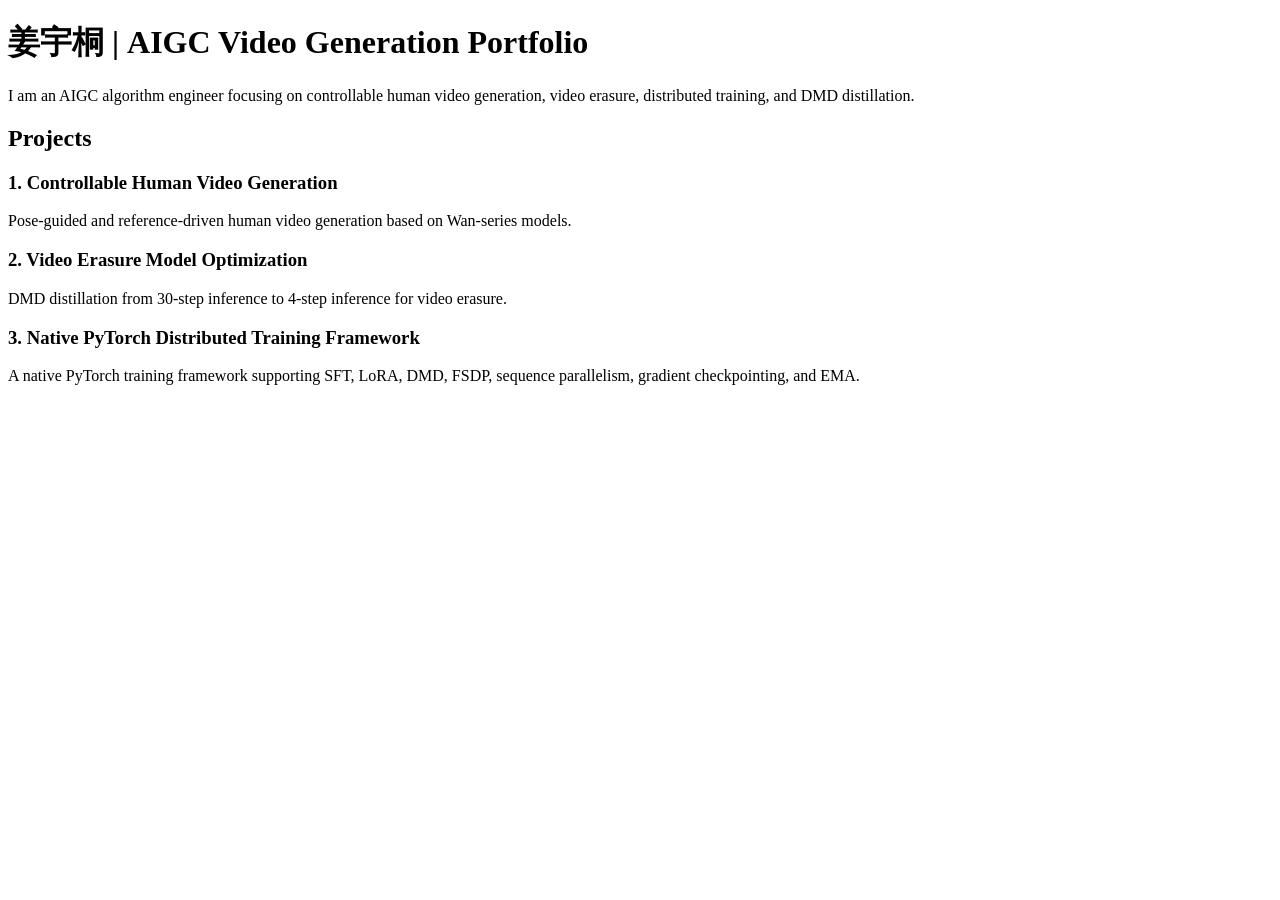
==== index.html @ 6c8fecbb "init commit" ====
<!DOCTYPE html>
<html lang="en">
<head>
  <meta charset="UTF-8">
  <title>AIGC Video Generation Portfolio</title>
</head>
<body>
  <h1>姜宇桐 | AIGC Video Generation Portfolio</h1>

  <p>
    I am an AIGC algorithm engineer focusing on controllable human video generation,
    video erasure, distributed training, and DMD distillation.
  </p>

  <h2>Projects</h2>

  <h3>1. Controllable Human Video Generation</h3>
  <p>
    Pose-guided and reference-driven human video generation based on Wan-series models.
  </p>

  <h3>2. Video Erasure Model Optimization</h3>
  <p>
    DMD distillation from 30-step inference to 4-step inference for video erasure.
  </p>

  <h3>3. Native PyTorch Distributed Training Framework</h3>
  <p>
    A native PyTorch training framework supporting SFT, LoRA, DMD, FSDP,
    sequence parallelism, gradient checkpointing, and EMA.
  </p>
</body>
</html>
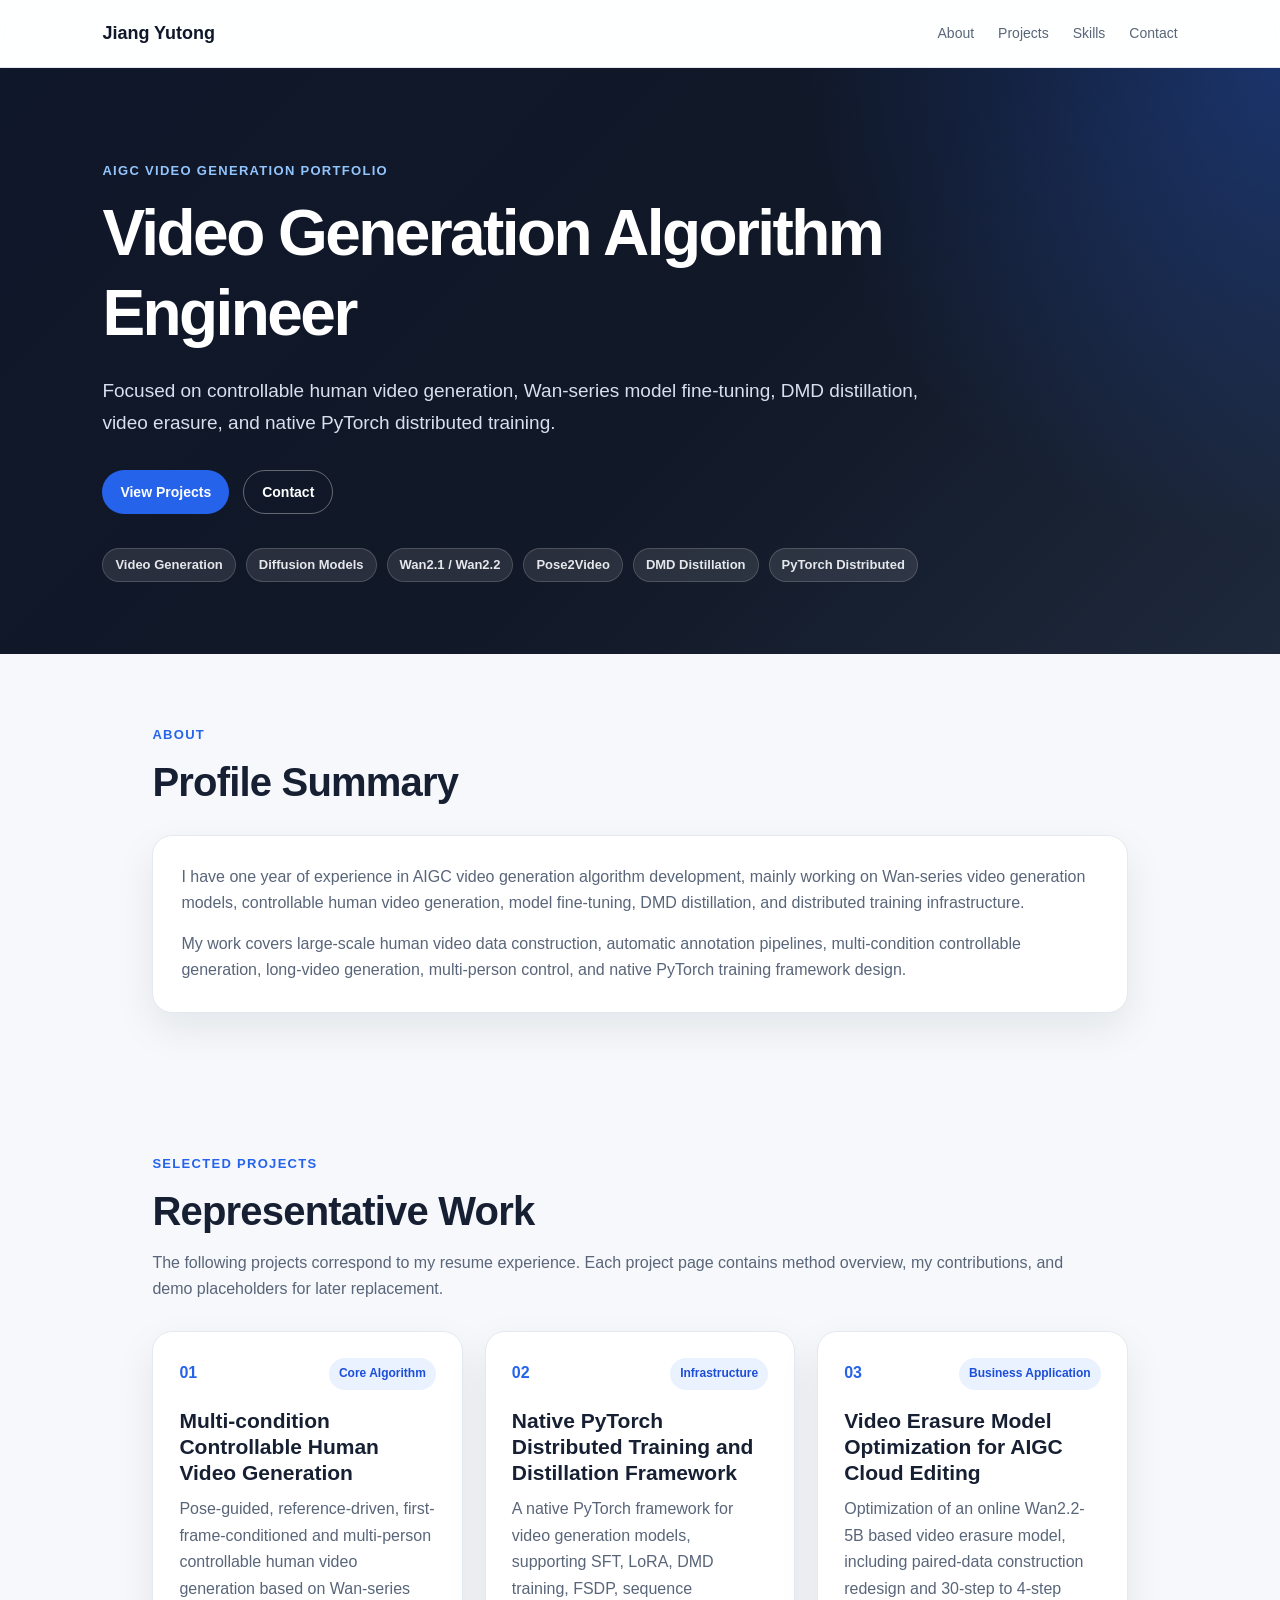
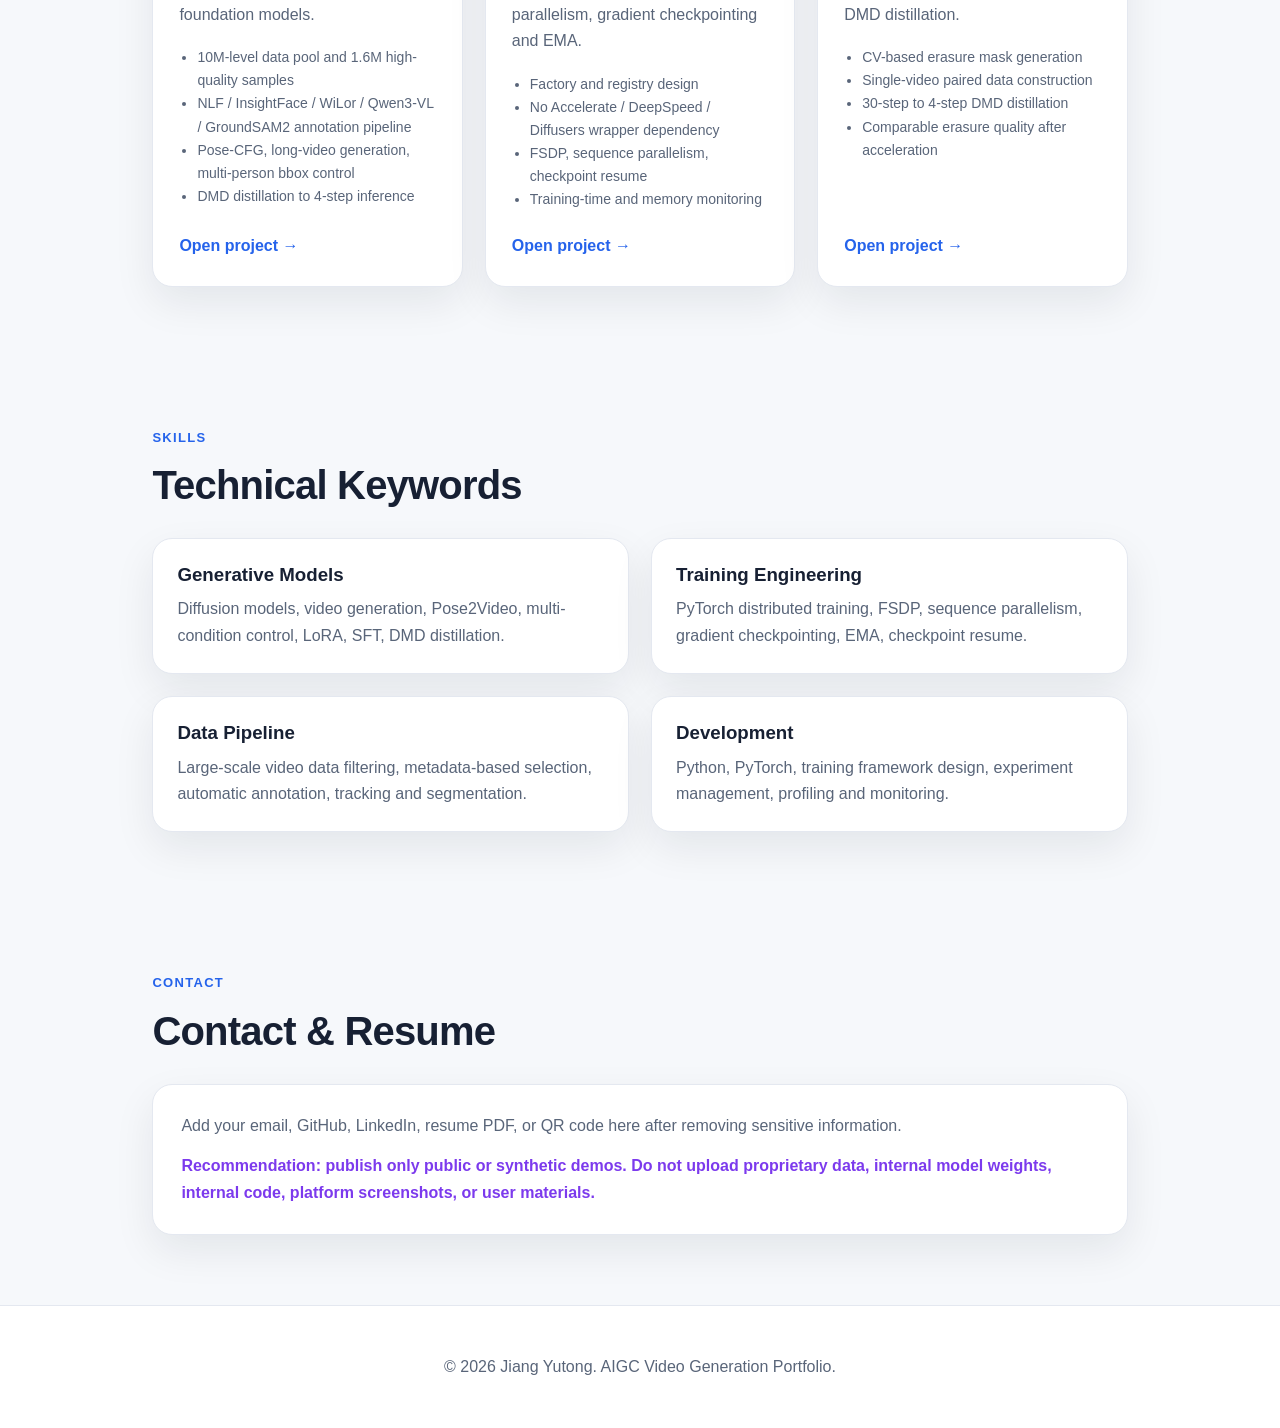
==== commit 38badb79: "fix: update README.md and add project pages" ====
--- a/index.html
+++ b/index.html
@@ -1,33 +1,187 @@
 <!DOCTYPE html>
 <html lang="en">
 <head>
-  <meta charset="UTF-8">
-  <title>AIGC Video Generation Portfolio</title>
+  <meta charset="UTF-8" />
+  <meta name="viewport" content="width=device-width, initial-scale=1.0" />
+
+  <title>Jiang Yutong | AIGC Video Generation Portfolio</title>
+  <meta name="description" content="AIGC video generation portfolio: controllable human video generation, native PyTorch distributed training framework, and video erasure optimization." />
+  <link rel="stylesheet" href="style.css" />
 </head>
+
 <body>
-  <h1>姜宇桐 | AIGC Video Generation Portfolio</h1>
+  <nav class="navbar">
+    <a class="brand" href="index.html">Jiang Yutong</a>
+    <div class="nav-links">
+      <a href="index.html#about">About</a>
+      <a href="index.html#projects">Projects</a>
+      <a href="index.html#skills">Skills</a>
+      <a href="index.html#contact">Contact</a>
+    </div>
+  </nav>
 
-  <p>
-    I am an AIGC algorithm engineer focusing on controllable human video generation,
-    video erasure, distributed training, and DMD distillation.
-  </p>
+  <header class="hero">
+    <div class="hero-inner">
+      <p class="eyebrow">AIGC Video Generation Portfolio</p>
+      <h1>Video Generation Algorithm Engineer</h1>
+      <p class="hero-desc">
+        Focused on controllable human video generation, Wan-series model fine-tuning,
+        DMD distillation, video erasure, and native PyTorch distributed training.
+      </p>
 
-  <h2>Projects</h2>
+      <div class="hero-actions">
+        <a class="btn primary" href="#projects">View Projects</a>
+        <a class="btn secondary" href="#contact">Contact</a>
+      </div>
 
-  <h3>1. Controllable Human Video Generation</h3>
-  <p>
-    Pose-guided and reference-driven human video generation based on Wan-series models.
-  </p>
+      <div class="quick-tags">
+        <span>Video Generation</span>
+        <span>Diffusion Models</span>
+        <span>Wan2.1 / Wan2.2</span>
+        <span>Pose2Video</span>
+        <span>DMD Distillation</span>
+        <span>PyTorch Distributed</span>
+      </div>
+    </div>
+  </header>
 
-  <h3>2. Video Erasure Model Optimization</h3>
-  <p>
-    DMD distillation from 30-step inference to 4-step inference for video erasure.
-  </p>
+  <main>
+    <section class="section" id="about">
+      <div class="section-head">
+        <p class="eyebrow">About</p>
+        <h2>Profile Summary</h2>
+      </div>
 
-  <h3>3. Native PyTorch Distributed Training Framework</h3>
-  <p>
-    A native PyTorch training framework supporting SFT, LoRA, DMD, FSDP,
-    sequence parallelism, gradient checkpointing, and EMA.
-  </p>
+      <div class="about-card">
+        <p>
+          I have one year of experience in AIGC video generation algorithm development,
+          mainly working on Wan-series video generation models, controllable human video generation,
+          model fine-tuning, DMD distillation, and distributed training infrastructure.
+        </p>
+        <p>
+          My work covers large-scale human video data construction, automatic annotation pipelines,
+          multi-condition controllable generation, long-video generation, multi-person control,
+          and native PyTorch training framework design.
+        </p>
+      </div>
+    </section>
+
+    <section class="section" id="projects">
+      <div class="section-head">
+        <p class="eyebrow">Selected Projects</p>
+        <h2>Representative Work</h2>
+        <p class="section-desc">
+          The following projects correspond to my resume experience. Each project page contains
+          method overview, my contributions, and demo placeholders for later replacement.
+        </p>
+      </div>
+
+      <div class="project-grid">
+        <article class="project-card">
+          <div class="card-top">
+            <span class="index">01</span>
+            <span class="badge">Core Algorithm</span>
+          </div>
+          <h3>Multi-condition Controllable Human Video Generation</h3>
+          <p>
+            Pose-guided, reference-driven, first-frame-conditioned and multi-person controllable
+            human video generation based on Wan-series foundation models.
+          </p>
+          <ul>
+            <li>10M-level data pool and 1.6M high-quality samples</li>
+            <li>NLF / InsightFace / WiLor / Qwen3-VL / GroundSAM2 annotation pipeline</li>
+            <li>Pose-CFG, long-video generation, multi-person bbox control</li>
+            <li>DMD distillation to 4-step inference</li>
+          </ul>
+          <a class="text-link" href="projects/human-video.html">Open project →</a>
+        </article>
+
+        <article class="project-card">
+          <div class="card-top">
+            <span class="index">02</span>
+            <span class="badge">Infrastructure</span>
+          </div>
+          <h3>Native PyTorch Distributed Training and Distillation Framework</h3>
+          <p>
+            A native PyTorch framework for video generation models, supporting SFT, LoRA,
+            DMD training, FSDP, sequence parallelism, gradient checkpointing and EMA.
+          </p>
+          <ul>
+            <li>Factory and registry design</li>
+            <li>No Accelerate / DeepSpeed / Diffusers wrapper dependency</li>
+            <li>FSDP, sequence parallelism, checkpoint resume</li>
+            <li>Training-time and memory monitoring</li>
+          </ul>
+          <a class="text-link" href="projects/training-framework.html">Open project →</a>
+        </article>
+
+        <article class="project-card">
+          <div class="card-top">
+            <span class="index">03</span>
+            <span class="badge">Business Application</span>
+          </div>
+          <h3>Video Erasure Model Optimization for AIGC Cloud Editing</h3>
+          <p>
+            Optimization of an online Wan2.2-5B based video erasure model, including paired-data
+            construction redesign and 30-step to 4-step DMD distillation.
+          </p>
+          <ul>
+            <li>CV-based erasure mask generation</li>
+            <li>Single-video paired data construction</li>
+            <li>30-step to 4-step DMD distillation</li>
+            <li>Comparable erasure quality after acceleration</li>
+          </ul>
+          <a class="text-link" href="projects/video-erasure.html">Open project →</a>
+        </article>
+      </div>
+    </section>
+
+    <section class="section" id="skills">
+      <div class="section-head">
+        <p class="eyebrow">Skills</p>
+        <h2>Technical Keywords</h2>
+      </div>
+
+      <div class="skill-grid">
+        <div>
+          <h3>Generative Models</h3>
+          <p>Diffusion models, video generation, Pose2Video, multi-condition control, LoRA, SFT, DMD distillation.</p>
+        </div>
+        <div>
+          <h3>Training Engineering</h3>
+          <p>PyTorch distributed training, FSDP, sequence parallelism, gradient checkpointing, EMA, checkpoint resume.</p>
+        </div>
+        <div>
+          <h3>Data Pipeline</h3>
+          <p>Large-scale video data filtering, metadata-based selection, automatic annotation, tracking and segmentation.</p>
+        </div>
+        <div>
+          <h3>Development</h3>
+          <p>Python, PyTorch, training framework design, experiment management, profiling and monitoring.</p>
+        </div>
+      </div>
+    </section>
+
+    <section class="section contact-section" id="contact">
+      <div class="section-head">
+        <p class="eyebrow">Contact</p>
+        <h2>Contact & Resume</h2>
+      </div>
+
+      <div class="contact-card">
+        <p>
+          Add your email, GitHub, LinkedIn, resume PDF, or QR code here after removing sensitive information.
+        </p>
+        <p class="note">
+          Recommendation: publish only public or synthetic demos. Do not upload proprietary data,
+          internal model weights, internal code, platform screenshots, or user materials.
+        </p>
+      </div>
+    </section>
+  </main>
+
+  <footer class="footer">
+    <p>© 2026 Jiang Yutong. AIGC Video Generation Portfolio.</p>
+  </footer>
 </body>
 </html>
--- a/style.css
+++ b/style.css
@@ -0,0 +1,527 @@
+* {
+  box-sizing: border-box;
+}
+
+:root {
+  --bg: #f6f8fb;
+  --panel: #ffffff;
+  --text: #172033;
+  --muted: #596579;
+  --line: #e4e8f0;
+  --primary: #2563eb;
+  --primary-dark: #1d4ed8;
+  --dark: #0f172a;
+  --soft-blue: #eaf2ff;
+  --shadow: 0 16px 40px rgba(15, 23, 42, 0.08);
+  --radius: 20px;
+}
+
+html {
+  scroll-behavior: smooth;
+}
+
+body {
+  margin: 0;
+  font-family: Arial, Helvetica, sans-serif;
+  background: var(--bg);
+  color: var(--text);
+  line-height: 1.65;
+}
+
+a {
+  color: inherit;
+  text-decoration: none;
+}
+
+.navbar {
+  position: sticky;
+  top: 0;
+  z-index: 20;
+  height: 68px;
+  padding: 0 8%;
+  display: flex;
+  align-items: center;
+  justify-content: space-between;
+  background: rgba(255, 255, 255, 0.88);
+  backdrop-filter: blur(16px);
+  border-bottom: 1px solid var(--line);
+}
+
+.brand {
+  font-size: 18px;
+  font-weight: 800;
+  color: var(--dark);
+}
+
+.nav-links {
+  display: flex;
+  gap: 24px;
+  color: var(--muted);
+  font-size: 14px;
+}
+
+.nav-links a:hover {
+  color: var(--primary);
+}
+
+.hero {
+  padding: 92px 8% 72px;
+  background:
+    radial-gradient(circle at top right, rgba(37, 99, 235, 0.32), transparent 34%),
+    linear-gradient(135deg, #0f172a, #111827 55%, #1e293b);
+  color: white;
+}
+
+.hero-inner {
+  max-width: 1120px;
+  margin: 0 auto;
+}
+
+.eyebrow {
+  margin: 0 0 12px;
+  color: var(--primary);
+  font-size: 13px;
+  font-weight: 800;
+  letter-spacing: 0.1em;
+  text-transform: uppercase;
+}
+
+.hero .eyebrow {
+  color: #93c5fd;
+}
+
+h1, h2, h3, h4 {
+  line-height: 1.25;
+}
+
+.hero h1 {
+  margin: 0;
+  max-width: 880px;
+  font-size: clamp(38px, 6vw, 64px);
+  letter-spacing: -0.04em;
+}
+
+.hero-desc {
+  max-width: 860px;
+  margin: 22px 0 0;
+  font-size: 19px;
+  color: #d8e0ee;
+}
+
+.hero-actions {
+  display: flex;
+  gap: 14px;
+  flex-wrap: wrap;
+  margin-top: 32px;
+}
+
+.btn {
+  display: inline-flex;
+  align-items: center;
+  justify-content: center;
+  height: 44px;
+  padding: 0 18px;
+  border-radius: 999px;
+  font-weight: 700;
+  font-size: 14px;
+}
+
+.btn.primary {
+  color: white;
+  background: var(--primary);
+}
+
+.btn.primary:hover {
+  background: var(--primary-dark);
+}
+
+.btn.secondary {
+  color: white;
+  border: 1px solid rgba(255, 255, 255, 0.35);
+}
+
+.btn.secondary:hover {
+  background: rgba(255, 255, 255, 0.12);
+}
+
+.quick-tags {
+  display: flex;
+  flex-wrap: wrap;
+  gap: 10px;
+  margin-top: 34px;
+}
+
+.quick-tags span,
+.tag-list span {
+  display: inline-flex;
+  align-items: center;
+  min-height: 30px;
+  padding: 5px 12px;
+  border-radius: 999px;
+  font-size: 13px;
+  font-weight: 700;
+}
+
+.quick-tags span {
+  background: rgba(255, 255, 255, 0.1);
+  color: #e5e7eb;
+  border: 1px solid rgba(255, 255, 255, 0.16);
+}
+
+.section {
+  max-width: 1180px;
+  margin: 0 auto;
+  padding: 70px 8%;
+}
+
+.section.wide {
+  max-width: 1320px;
+}
+
+.section-head {
+  margin-bottom: 28px;
+}
+
+.section h2 {
+  margin: 0;
+  font-size: clamp(28px, 4vw, 40px);
+  letter-spacing: -0.02em;
+}
+
+.section-desc {
+  max-width: 920px;
+  margin-top: 14px;
+  color: var(--muted);
+  font-size: 16px;
+}
+
+.about-card,
+.contact-card,
+.info-panel,
+.figure-panel,
+.demo-card,
+.code-panel,
+.project-card,
+.skill-grid > div {
+  background: var(--panel);
+  border: 1px solid var(--line);
+  border-radius: var(--radius);
+  box-shadow: var(--shadow);
+}
+
+.about-card,
+.contact-card {
+  padding: 28px;
+}
+
+.about-card p,
+.contact-card p {
+  margin: 0 0 14px;
+  color: var(--muted);
+}
+
+.about-card p:last-child,
+.contact-card p:last-child {
+  margin-bottom: 0;
+}
+
+.project-grid {
+  display: grid;
+  grid-template-columns: repeat(3, 1fr);
+  gap: 22px;
+}
+
+.project-card {
+  padding: 26px;
+  display: flex;
+  flex-direction: column;
+}
+
+.card-top {
+  display: flex;
+  justify-content: space-between;
+  align-items: center;
+  gap: 12px;
+}
+
+.index {
+  color: var(--primary);
+  font-weight: 900;
+}
+
+.badge {
+  display: inline-flex;
+  padding: 6px 10px;
+  border-radius: 999px;
+  background: var(--soft-blue);
+  color: var(--primary-dark);
+  font-size: 12px;
+  font-weight: 800;
+}
+
+.project-card h3 {
+  margin: 18px 0 10px;
+  font-size: 21px;
+}
+
+.project-card p {
+  margin: 0;
+  color: var(--muted);
+}
+
+.project-card ul {
+  padding-left: 18px;
+  margin: 18px 0 22px;
+  color: var(--muted);
+  font-size: 14px;
+}
+
+.text-link {
+  margin-top: auto;
+  color: var(--primary);
+  font-weight: 800;
+}
+
+.text-link:hover {
+  color: var(--primary-dark);
+}
+
+.skill-grid {
+  display: grid;
+  grid-template-columns: repeat(2, 1fr);
+  gap: 22px;
+}
+
+.skill-grid > div {
+  padding: 24px;
+}
+
+.skill-grid h3 {
+  margin: 0 0 10px;
+}
+
+.skill-grid p {
+  margin: 0;
+  color: var(--muted);
+}
+
+.note {
+  color: #7c3aed !important;
+  font-weight: 700;
+}
+
+.footer {
+  padding: 32px 8%;
+  text-align: center;
+  color: var(--muted);
+  border-top: 1px solid var(--line);
+  background: #fff;
+}
+
+/* Project pages */
+.project-hero {
+  padding: 70px 8% 56px;
+  background:
+    radial-gradient(circle at top right, rgba(37, 99, 235, 0.24), transparent 34%),
+    linear-gradient(135deg, #0f172a, #1e293b);
+  color: white;
+}
+
+.project-hero-inner {
+  max-width: 1180px;
+  margin: 0 auto;
+}
+
+.breadcrumb {
+  color: #cbd5e1;
+  font-size: 14px;
+  margin-bottom: 24px;
+}
+
+.breadcrumb a {
+  color: #93c5fd;
+}
+
+.project-hero h1 {
+  max-width: 920px;
+  margin: 0;
+  font-size: clamp(36px, 5vw, 58px);
+  letter-spacing: -0.04em;
+}
+
+.project-hero p {
+  max-width: 950px;
+  color: #dbeafe;
+  font-size: 18px;
+}
+
+.tag-list {
+  margin-top: 26px;
+  display: flex;
+  flex-wrap: wrap;
+  gap: 10px;
+}
+
+.tag-list span {
+  background: #eff6ff;
+  color: #1d4ed8;
+}
+
+.two-col {
+  display: grid;
+  grid-template-columns: 1fr 1fr;
+  gap: 24px;
+}
+
+.info-panel {
+  padding: 26px;
+}
+
+.info-panel h3,
+.figure-panel h3,
+.demo-card h3,
+.code-panel h3 {
+  margin: 0 0 12px;
+}
+
+.info-panel p,
+.figure-panel p,
+.demo-card p {
+  margin: 0;
+  color: var(--muted);
+}
+
+.info-panel ul {
+  margin: 12px 0 0;
+  padding-left: 18px;
+  color: var(--muted);
+}
+
+.timeline {
+  display: grid;
+  gap: 16px;
+}
+
+.timeline-item {
+  position: relative;
+  padding: 22px 24px;
+  border-radius: 18px;
+  border: 1px solid var(--line);
+  background: white;
+  box-shadow: var(--shadow);
+}
+
+.timeline-item h3 {
+  margin: 0 0 8px;
+  font-size: 18px;
+}
+
+.timeline-item p {
+  margin: 0;
+  color: var(--muted);
+}
+
+.figure-panel,
+.code-panel {
+  padding: 24px;
+}
+
+.figure-placeholder,
+.video-placeholder {
+  min-height: 240px;
+  border-radius: 16px;
+  border: 2px dashed #cbd5e1;
+  background: #f8fafc;
+  display: flex;
+  align-items: center;
+  justify-content: center;
+  color: #64748b;
+  text-align: center;
+  padding: 24px;
+  font-weight: 800;
+}
+
+.demo-grid {
+  display: grid;
+  grid-template-columns: repeat(2, 1fr);
+  gap: 22px;
+}
+
+.demo-grid.three {
+  grid-template-columns: repeat(3, 1fr);
+}
+
+.demo-card {
+  padding: 22px;
+}
+
+.demo-card video {
+  width: 100%;
+  border-radius: 16px;
+  background: #0f172a;
+}
+
+.demo-placeholder-note {
+  margin-top: 12px !important;
+  font-size: 14px;
+}
+
+pre {
+  margin: 0;
+  overflow-x: auto;
+  white-space: pre-wrap;
+  word-break: break-word;
+  font-family: Consolas, Monaco, monospace;
+  font-size: 14px;
+  color: #334155;
+}
+
+.table {
+  width: 100%;
+  border-collapse: collapse;
+  overflow: hidden;
+  border-radius: 16px;
+}
+
+.table th,
+.table td {
+  padding: 14px 16px;
+  border-bottom: 1px solid var(--line);
+  text-align: left;
+  vertical-align: top;
+}
+
+.table th {
+  background: #f1f5f9;
+  color: #334155;
+}
+
+.table td {
+  color: var(--muted);
+  background: white;
+}
+
+@media (max-width: 980px) {
+  .project-grid,
+  .skill-grid,
+  .two-col,
+  .demo-grid,
+  .demo-grid.three {
+    grid-template-columns: 1fr;
+  }
+
+  .nav-links {
+    display: none;
+  }
+
+  .section {
+    padding: 52px 6%;
+  }
+
+  .navbar,
+  .hero,
+  .project-hero {
+    padding-left: 6%;
+    padding-right: 6%;
+  }
+}
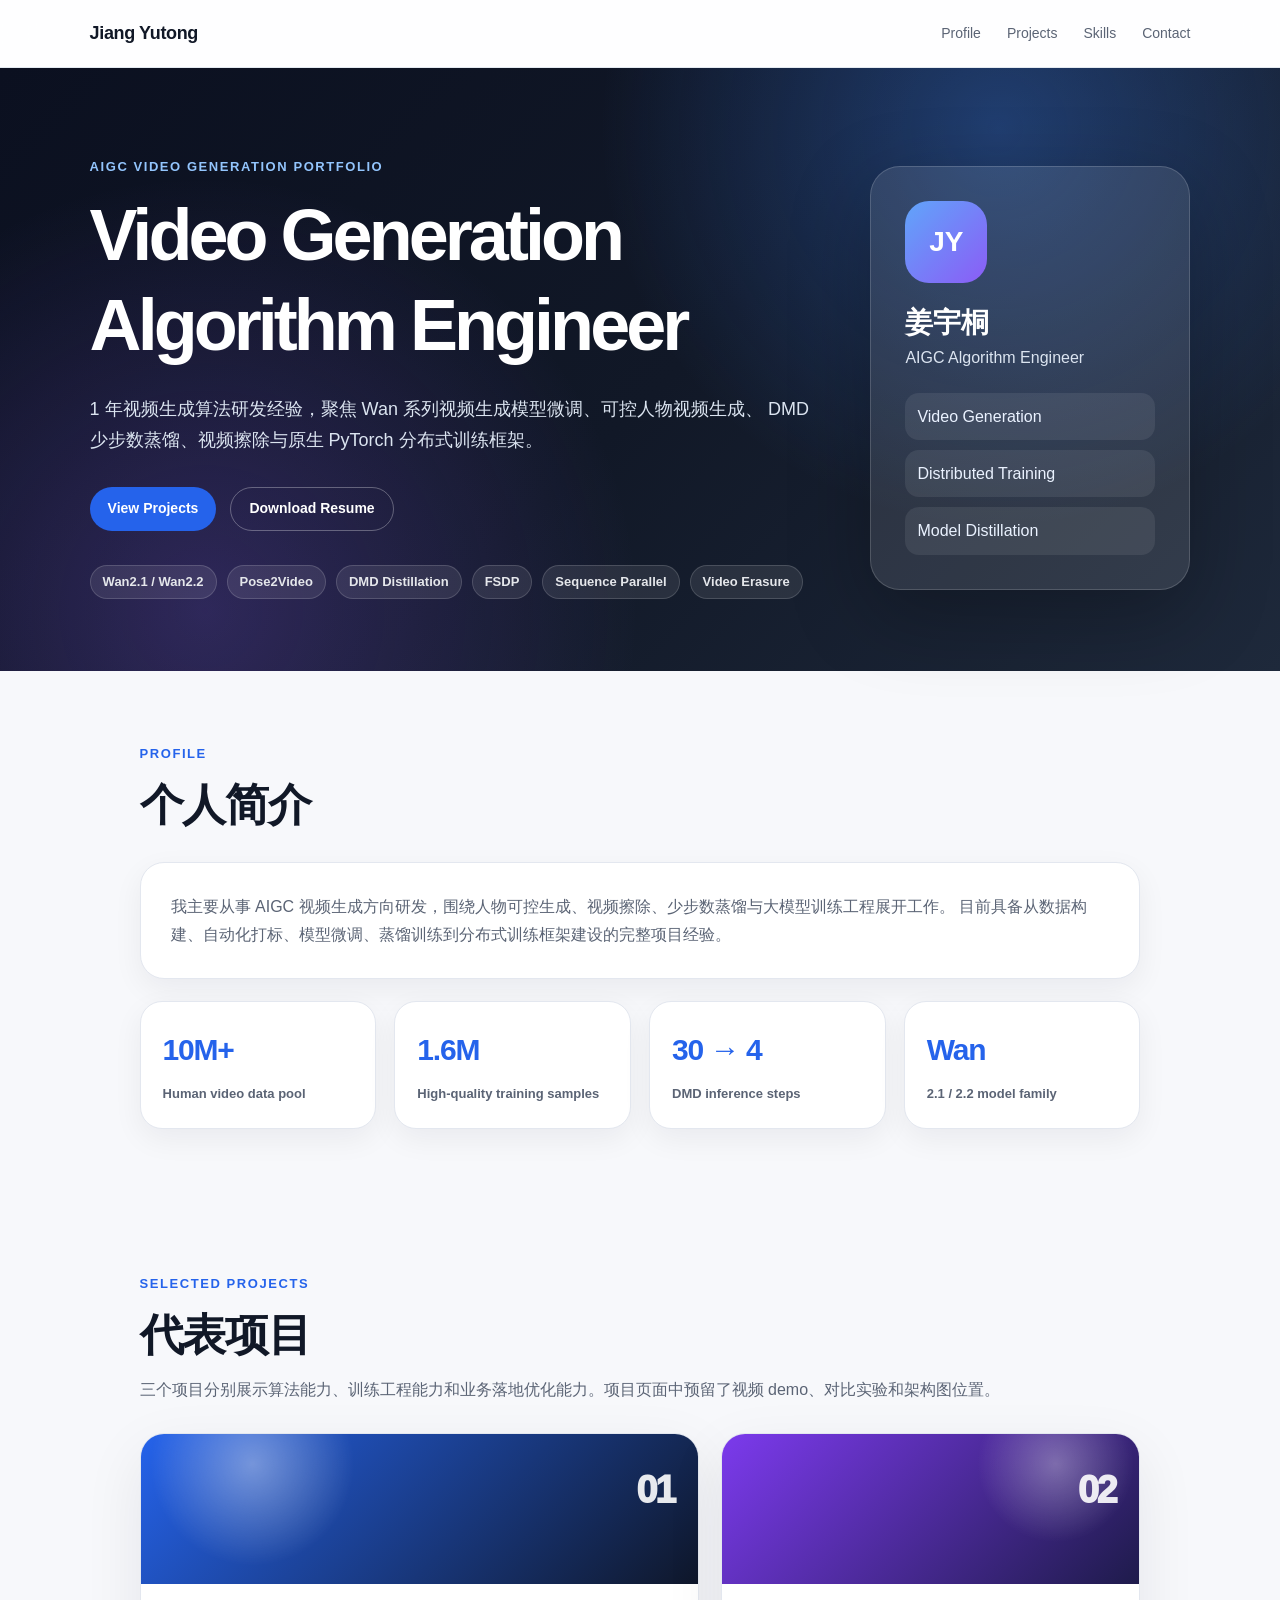
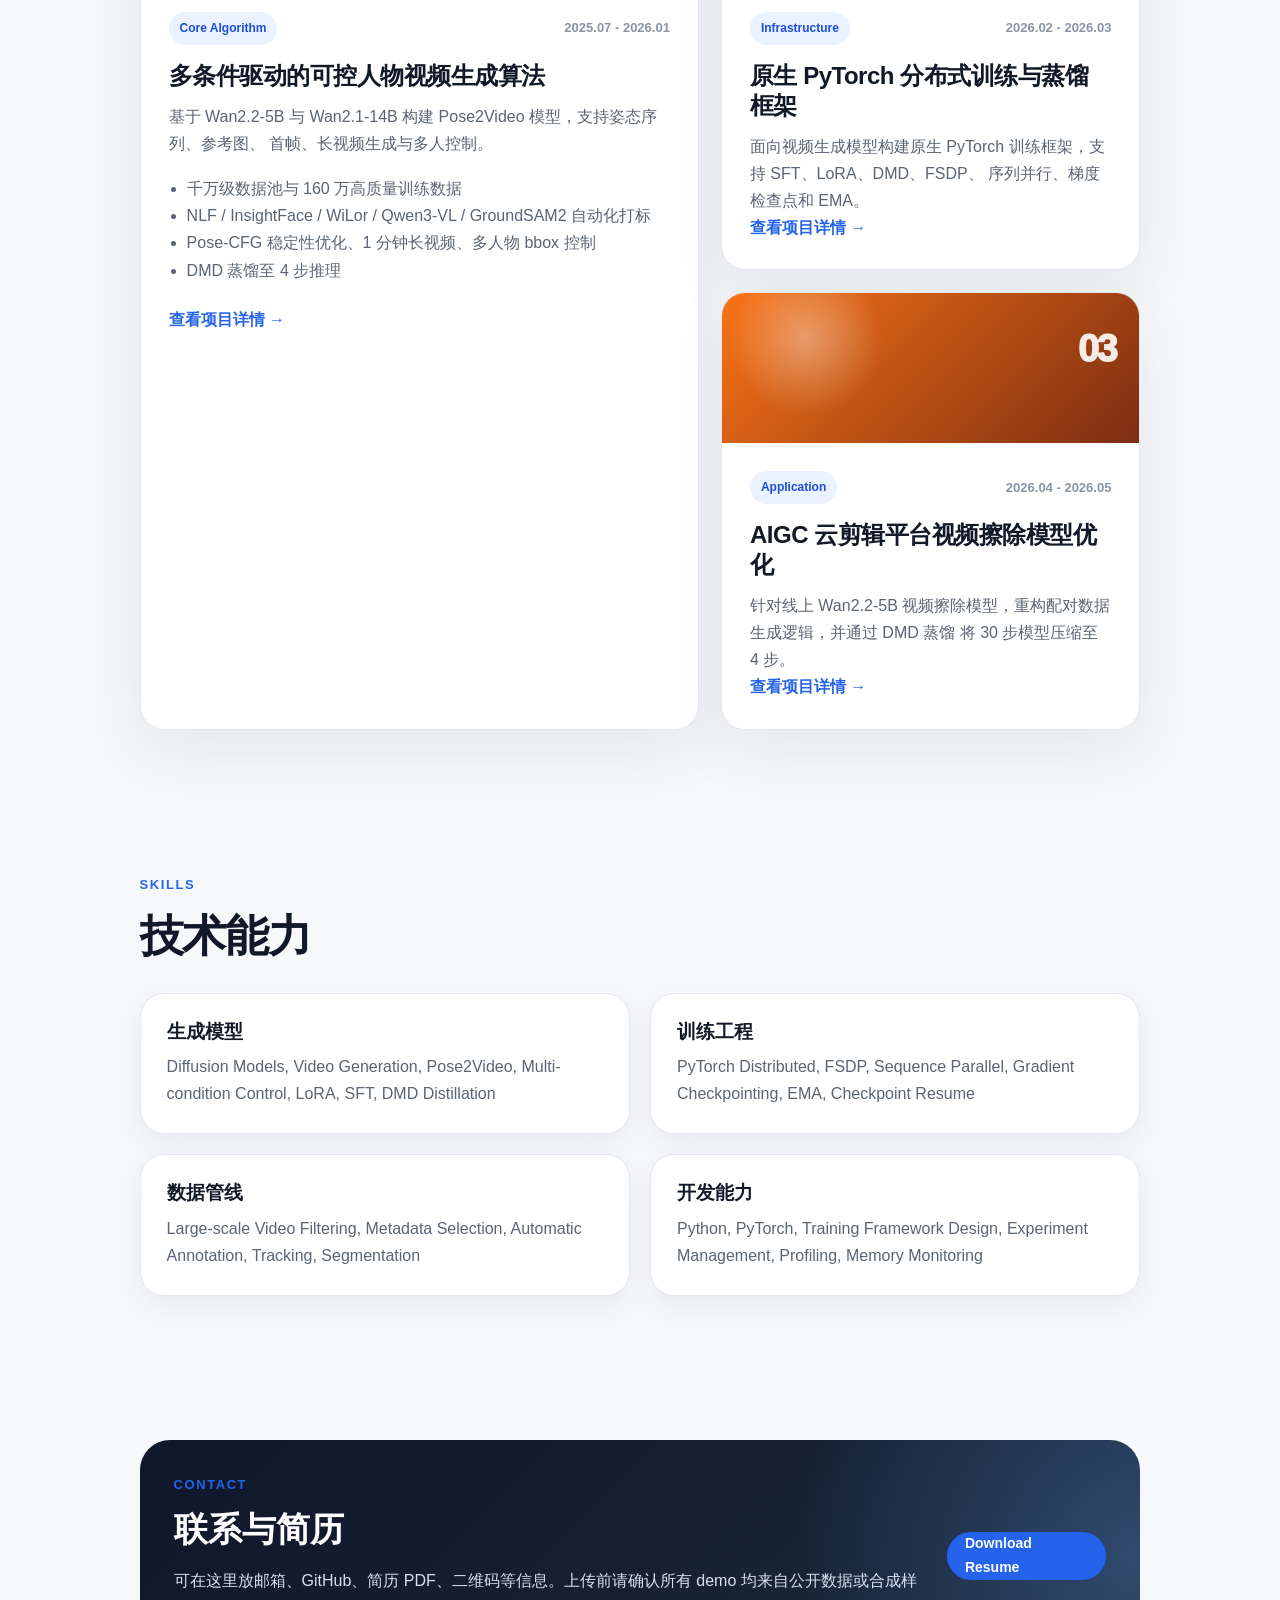
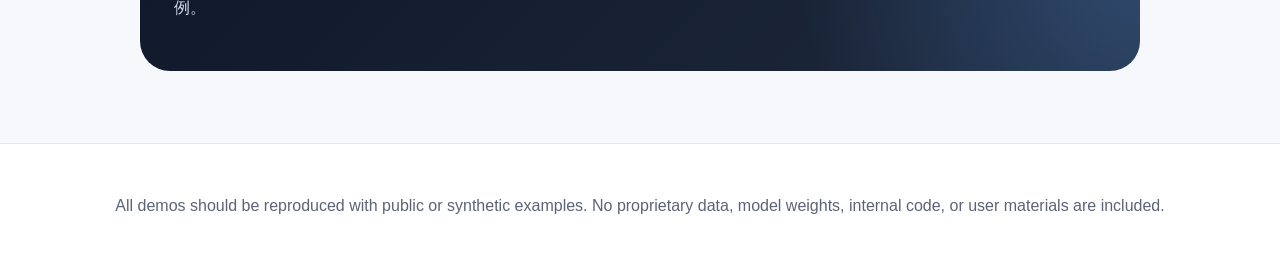
==== commit 5b28f831: "fix: version v0.2" ====
--- a/index.html
+++ b/index.html
@@ -1,11 +1,11 @@
 <!DOCTYPE html>
-<html lang="en">
+<html lang="zh-CN">
 <head>
   <meta charset="UTF-8" />
   <meta name="viewport" content="width=device-width, initial-scale=1.0" />
 
   <title>Jiang Yutong | AIGC Video Generation Portfolio</title>
-  <meta name="description" content="AIGC video generation portfolio: controllable human video generation, native PyTorch distributed training framework, and video erasure optimization." />
+  <meta name="description" content="AIGC video generation portfolio: controllable human video generation, DMD distillation, native PyTorch distributed training framework, and video erasure optimization." />
   <link rel="stylesheet" href="style.css" />
 </head>
 
@@ -13,175 +13,203 @@
   <nav class="navbar">
     <a class="brand" href="index.html">Jiang Yutong</a>
     <div class="nav-links">
-      <a href="index.html#about">About</a>
-      <a href="index.html#projects">Projects</a>
-      <a href="index.html#skills">Skills</a>
-      <a href="index.html#contact">Contact</a>
+      <a href="#profile">Profile</a>
+      <a href="#projects">Projects</a>
+      <a href="#skills">Skills</a>
+      <a href="#contact">Contact</a>
     </div>
   </nav>
 
   <header class="hero">
-    <div class="hero-inner">
-      <p class="eyebrow">AIGC Video Generation Portfolio</p>
-      <h1>Video Generation Algorithm Engineer</h1>
-      <p class="hero-desc">
-        Focused on controllable human video generation, Wan-series model fine-tuning,
-        DMD distillation, video erasure, and native PyTorch distributed training.
-      </p>
-
-      <div class="hero-actions">
-        <a class="btn primary" href="#projects">View Projects</a>
-        <a class="btn secondary" href="#contact">Contact</a>
-      </div>
-
-      <div class="quick-tags">
-        <span>Video Generation</span>
-        <span>Diffusion Models</span>
-        <span>Wan2.1 / Wan2.2</span>
-        <span>Pose2Video</span>
-        <span>DMD Distillation</span>
-        <span>PyTorch Distributed</span>
+    <div class="hero-grid">
+      <div class="hero-left">
+        <p class="eyebrow">AIGC Video Generation Portfolio</p>
+        <h1>Video Generation<br/>Algorithm Engineer</h1>
+        <p class="hero-desc">
+          1 年视频生成算法研发经验，聚焦 Wan 系列视频生成模型微调、可控人物视频生成、
+          DMD 少步数蒸馏、视频擦除与原生 PyTorch 分布式训练框架。
+        </p>
+
+        <div class="hero-actions">
+          <a class="btn primary" href="#projects">View Projects</a>
+          <a class="btn secondary" href="assets/resume/resume.pdf">Download Resume</a>
+        </div>
+
+        <div class="quick-tags">
+          <span>Wan2.1 / Wan2.2</span>
+          <span>Pose2Video</span>
+          <span>DMD Distillation</span>
+          <span>FSDP</span>
+          <span>Sequence Parallel</span>
+          <span>Video Erasure</span>
+        </div>
+      </div>
+
+      <div class="hero-right">
+        <div class="profile-card">
+          <div class="avatar">JY</div>
+          <h2>姜宇桐</h2>
+          <p>AIGC Algorithm Engineer</p>
+          <div class="profile-meta">
+            <span>Video Generation</span>
+            <span>Distributed Training</span>
+            <span>Model Distillation</span>
+          </div>
+        </div>
       </div>
     </div>
   </header>
 
   <main>
-    <section class="section" id="about">
-      <div class="section-head">
-        <p class="eyebrow">About</p>
-        <h2>Profile Summary</h2>
-      </div>
-
-      <div class="about-card">
+    <section class="section" id="profile">
+      <div class="section-title">
+        <p class="eyebrow">Profile</p>
+        <h2>个人简介</h2>
+      </div>
+
+      <div class="profile-summary">
         <p>
-          I have one year of experience in AIGC video generation algorithm development,
-          mainly working on Wan-series video generation models, controllable human video generation,
-          model fine-tuning, DMD distillation, and distributed training infrastructure.
+          我主要从事 AIGC 视频生成方向研发，围绕人物可控生成、视频擦除、少步数蒸馏与大模型训练工程展开工作。
+          目前具备从数据构建、自动化打标、模型微调、蒸馏训练到分布式训练框架建设的完整项目经验。
         </p>
-        <p>
-          My work covers large-scale human video data construction, automatic annotation pipelines,
-          multi-condition controllable generation, long-video generation, multi-person control,
-          and native PyTorch training framework design.
+      </div>
+
+      <div class="metric-row">
+        <div class="metric-card">
+          <strong>10M+</strong>
+          <span>Human video data pool</span>
+        </div>
+        <div class="metric-card">
+          <strong>1.6M</strong>
+          <span>High-quality training samples</span>
+        </div>
+        <div class="metric-card">
+          <strong>30 → 4</strong>
+          <span>DMD inference steps</span>
+        </div>
+        <div class="metric-card">
+          <strong>Wan</strong>
+          <span>2.1 / 2.2 model family</span>
+        </div>
+      </div>
+    </section>
+
+    <section class="section" id="projects">
+      <div class="section-title">
+        <p class="eyebrow">Selected Projects</p>
+        <h2>代表项目</h2>
+        <p class="section-desc">
+          三个项目分别展示算法能力、训练工程能力和业务落地优化能力。项目页面中预留了视频 demo、对比实验和架构图位置。
         </p>
       </div>
-    </section>
-
-    <section class="section" id="projects">
-      <div class="section-head">
-        <p class="eyebrow">Selected Projects</p>
-        <h2>Representative Work</h2>
-        <p class="section-desc">
-          The following projects correspond to my resume experience. Each project page contains
-          method overview, my contributions, and demo placeholders for later replacement.
-        </p>
-      </div>
-
-      <div class="project-grid">
-        <article class="project-card">
-          <div class="card-top">
-            <span class="index">01</span>
-            <span class="badge">Core Algorithm</span>
-          </div>
-          <h3>Multi-condition Controllable Human Video Generation</h3>
+
+      <div class="portfolio-grid">
+        <article class="portfolio-card featured">
+          <div class="project-cover gradient-blue">
+            <span>01</span>
+          </div>
+          <div class="portfolio-body">
+            <div class="card-heading">
+              <span class="badge">Core Algorithm</span>
+              <span class="date">2025.07 - 2026.01</span>
+            </div>
+            <h3>多条件驱动的可控人物视频生成算法</h3>
+            <p>
+              基于 Wan2.2-5B 与 Wan2.1-14B 构建 Pose2Video 模型，支持姿态序列、参考图、
+              首帧、长视频生成与多人控制。
+            </p>
+            <ul>
+              <li>千万级数据池与 160 万高质量训练数据</li>
+              <li>NLF / InsightFace / WiLor / Qwen3-VL / GroundSAM2 自动化打标</li>
+              <li>Pose-CFG 稳定性优化、1 分钟长视频、多人物 bbox 控制</li>
+              <li>DMD 蒸馏至 4 步推理</li>
+            </ul>
+            <a class="project-link" href="projects/human-video.html">查看项目详情 →</a>
+          </div>
+        </article>
+
+        <article class="portfolio-card">
+          <div class="project-cover gradient-purple">
+            <span>02</span>
+          </div>
+          <div class="portfolio-body">
+            <div class="card-heading">
+              <span class="badge">Infrastructure</span>
+              <span class="date">2026.02 - 2026.03</span>
+            </div>
+            <h3>原生 PyTorch 分布式训练与蒸馏框架</h3>
+            <p>
+              面向视频生成模型构建原生 PyTorch 训练框架，支持 SFT、LoRA、DMD、FSDP、
+              序列并行、梯度检查点和 EMA。
+            </p>
+            <a class="project-link" href="projects/training-framework.html">查看项目详情 →</a>
+          </div>
+        </article>
+
+        <article class="portfolio-card">
+          <div class="project-cover gradient-orange">
+            <span>03</span>
+          </div>
+          <div class="portfolio-body">
+            <div class="card-heading">
+              <span class="badge">Application</span>
+              <span class="date">2026.04 - 2026.05</span>
+            </div>
+            <h3>AIGC 云剪辑平台视频擦除模型优化</h3>
+            <p>
+              针对线上 Wan2.2-5B 视频擦除模型，重构配对数据生成逻辑，并通过 DMD 蒸馏
+              将 30 步模型压缩至 4 步。
+            </p>
+            <a class="project-link" href="projects/video-erasure.html">查看项目详情 →</a>
+          </div>
+        </article>
+      </div>
+    </section>
+
+    <section class="section" id="skills">
+      <div class="section-title">
+        <p class="eyebrow">Skills</p>
+        <h2>技术能力</h2>
+      </div>
+
+      <div class="skills-panel">
+        <div>
+          <h3>生成模型</h3>
+          <p>Diffusion Models, Video Generation, Pose2Video, Multi-condition Control, LoRA, SFT, DMD Distillation</p>
+        </div>
+        <div>
+          <h3>训练工程</h3>
+          <p>PyTorch Distributed, FSDP, Sequence Parallel, Gradient Checkpointing, EMA, Checkpoint Resume</p>
+        </div>
+        <div>
+          <h3>数据管线</h3>
+          <p>Large-scale Video Filtering, Metadata Selection, Automatic Annotation, Tracking, Segmentation</p>
+        </div>
+        <div>
+          <h3>开发能力</h3>
+          <p>Python, PyTorch, Training Framework Design, Experiment Management, Profiling, Memory Monitoring</p>
+        </div>
+      </div>
+    </section>
+
+    <section class="section" id="contact">
+      <div class="contact-box">
+        <div>
+          <p class="eyebrow">Contact</p>
+          <h2>联系与简历</h2>
           <p>
-            Pose-guided, reference-driven, first-frame-conditioned and multi-person controllable
-            human video generation based on Wan-series foundation models.
+            可在这里放邮箱、GitHub、简历 PDF、二维码等信息。上传前请确认所有 demo 均来自公开数据或合成样例。
           </p>
-          <ul>
-            <li>10M-level data pool and 1.6M high-quality samples</li>
-            <li>NLF / InsightFace / WiLor / Qwen3-VL / GroundSAM2 annotation pipeline</li>
-            <li>Pose-CFG, long-video generation, multi-person bbox control</li>
-            <li>DMD distillation to 4-step inference</li>
-          </ul>
-          <a class="text-link" href="projects/human-video.html">Open project →</a>
-        </article>
-
-        <article class="project-card">
-          <div class="card-top">
-            <span class="index">02</span>
-            <span class="badge">Infrastructure</span>
-          </div>
-          <h3>Native PyTorch Distributed Training and Distillation Framework</h3>
-          <p>
-            A native PyTorch framework for video generation models, supporting SFT, LoRA,
-            DMD training, FSDP, sequence parallelism, gradient checkpointing and EMA.
-          </p>
-          <ul>
-            <li>Factory and registry design</li>
-            <li>No Accelerate / DeepSpeed / Diffusers wrapper dependency</li>
-            <li>FSDP, sequence parallelism, checkpoint resume</li>
-            <li>Training-time and memory monitoring</li>
-          </ul>
-          <a class="text-link" href="projects/training-framework.html">Open project →</a>
-        </article>
-
-        <article class="project-card">
-          <div class="card-top">
-            <span class="index">03</span>
-            <span class="badge">Business Application</span>
-          </div>
-          <h3>Video Erasure Model Optimization for AIGC Cloud Editing</h3>
-          <p>
-            Optimization of an online Wan2.2-5B based video erasure model, including paired-data
-            construction redesign and 30-step to 4-step DMD distillation.
-          </p>
-          <ul>
-            <li>CV-based erasure mask generation</li>
-            <li>Single-video paired data construction</li>
-            <li>30-step to 4-step DMD distillation</li>
-            <li>Comparable erasure quality after acceleration</li>
-          </ul>
-          <a class="text-link" href="projects/video-erasure.html">Open project →</a>
-        </article>
-      </div>
-    </section>
-
-    <section class="section" id="skills">
-      <div class="section-head">
-        <p class="eyebrow">Skills</p>
-        <h2>Technical Keywords</h2>
-      </div>
-
-      <div class="skill-grid">
-        <div>
-          <h3>Generative Models</h3>
-          <p>Diffusion models, video generation, Pose2Video, multi-condition control, LoRA, SFT, DMD distillation.</p>
-        </div>
-        <div>
-          <h3>Training Engineering</h3>
-          <p>PyTorch distributed training, FSDP, sequence parallelism, gradient checkpointing, EMA, checkpoint resume.</p>
-        </div>
-        <div>
-          <h3>Data Pipeline</h3>
-          <p>Large-scale video data filtering, metadata-based selection, automatic annotation, tracking and segmentation.</p>
-        </div>
-        <div>
-          <h3>Development</h3>
-          <p>Python, PyTorch, training framework design, experiment management, profiling and monitoring.</p>
-        </div>
-      </div>
-    </section>
-
-    <section class="section contact-section" id="contact">
-      <div class="section-head">
-        <p class="eyebrow">Contact</p>
-        <h2>Contact & Resume</h2>
-      </div>
-
-      <div class="contact-card">
-        <p>
-          Add your email, GitHub, LinkedIn, resume PDF, or QR code here after removing sensitive information.
-        </p>
-        <p class="note">
-          Recommendation: publish only public or synthetic demos. Do not upload proprietary data,
-          internal model weights, internal code, platform screenshots, or user materials.
-        </p>
+        </div>
+        <a class="btn primary" href="assets/resume/resume.pdf">Download Resume</a>
       </div>
     </section>
   </main>
 
   <footer class="footer">
-    <p>© 2026 Jiang Yutong. AIGC Video Generation Portfolio.</p>
+    <p>
+      All demos should be reproduced with public or synthetic examples. No proprietary data, model weights, internal code, or user materials are included.
+    </p>
   </footer>
 </body>
 </html>
--- a/style.css
+++ b/style.css
@@ -3,17 +3,18 @@
 }
 
 :root {
-  --bg: #f6f8fb;
+  --bg: #f7f8fb;
   --panel: #ffffff;
-  --text: #172033;
-  --muted: #596579;
-  --line: #e4e8f0;
+  --text: #111827;
+  --muted: #5b6475;
+  --light: #eef2f7;
+  --line: #e3e7ef;
   --primary: #2563eb;
   --primary-dark: #1d4ed8;
-  --dark: #0f172a;
-  --soft-blue: #eaf2ff;
-  --shadow: 0 16px 40px rgba(15, 23, 42, 0.08);
-  --radius: 20px;
+  --navy: #0f172a;
+  --shadow: 0 20px 60px rgba(15, 23, 42, 0.08);
+  --shadow-soft: 0 10px 30px rgba(15, 23, 42, 0.06);
+  --radius: 24px;
 }
 
 html {
@@ -22,10 +23,10 @@
 
 body {
   margin: 0;
-  font-family: Arial, Helvetica, sans-serif;
+  font-family: -apple-system, BlinkMacSystemFont, "Segoe UI", Arial, "PingFang SC", "Microsoft YaHei", sans-serif;
   background: var(--bg);
   color: var(--text);
-  line-height: 1.65;
+  line-height: 1.7;
 }
 
 a {
@@ -33,31 +34,38 @@
   text-decoration: none;
 }
 
+code {
+  padding: 2px 6px;
+  border-radius: 6px;
+  background: #eef2ff;
+  color: #1d4ed8;
+}
+
 .navbar {
   position: sticky;
   top: 0;
-  z-index: 20;
+  z-index: 100;
   height: 68px;
-  padding: 0 8%;
+  padding: 0 7%;
   display: flex;
   align-items: center;
   justify-content: space-between;
-  background: rgba(255, 255, 255, 0.88);
-  backdrop-filter: blur(16px);
-  border-bottom: 1px solid var(--line);
+  background: rgba(255, 255, 255, 0.84);
+  backdrop-filter: blur(18px);
+  border-bottom: 1px solid rgba(226, 232, 240, 0.9);
 }
 
 .brand {
   font-size: 18px;
-  font-weight: 800;
-  color: var(--dark);
+  font-weight: 900;
+  letter-spacing: -0.02em;
 }
 
 .nav-links {
   display: flex;
-  gap: 24px;
-  color: var(--muted);
+  gap: 26px;
   font-size: 14px;
+  color: var(--muted);
 }
 
 .nav-links a:hover {
@@ -65,24 +73,29 @@
 }
 
 .hero {
-  padding: 92px 8% 72px;
+  padding: 88px 7% 72px;
   background:
-    radial-gradient(circle at top right, rgba(37, 99, 235, 0.32), transparent 34%),
-    linear-gradient(135deg, #0f172a, #111827 55%, #1e293b);
+    radial-gradient(circle at 78% 10%, rgba(59, 130, 246, 0.35), transparent 35%),
+    radial-gradient(circle at 16% 90%, rgba(139, 92, 246, 0.25), transparent 36%),
+    linear-gradient(135deg, #0b1020, #111827 52%, #1e293b);
   color: white;
 }
 
-.hero-inner {
-  max-width: 1120px;
+.hero-grid {
+  max-width: 1180px;
   margin: 0 auto;
+  display: grid;
+  grid-template-columns: minmax(0, 1.4fr) minmax(320px, 0.6fr);
+  gap: 54px;
+  align-items: center;
 }
 
 .eyebrow {
   margin: 0 0 12px;
   color: var(--primary);
   font-size: 13px;
-  font-weight: 800;
-  letter-spacing: 0.1em;
+  font-weight: 900;
+  letter-spacing: 0.12em;
   text-transform: uppercase;
 }
 
@@ -90,22 +103,24 @@
   color: #93c5fd;
 }
 
-h1, h2, h3, h4 {
+h1,
+h2,
+h3,
+h4 {
   line-height: 1.25;
 }
 
 .hero h1 {
   margin: 0;
-  max-width: 880px;
-  font-size: clamp(38px, 6vw, 64px);
-  letter-spacing: -0.04em;
+  font-size: clamp(44px, 6vw, 72px);
+  letter-spacing: -0.055em;
 }
 
 .hero-desc {
-  max-width: 860px;
-  margin: 22px 0 0;
-  font-size: 19px;
-  color: #d8e0ee;
+  max-width: 820px;
+  margin: 24px 0 0;
+  color: #dbe4f0;
+  font-size: 18px;
 }
 
 .hero-actions {
@@ -119,11 +134,12 @@
   display: inline-flex;
   align-items: center;
   justify-content: center;
-  height: 44px;
+  min-height: 44px;
   padding: 0 18px;
   border-radius: 999px;
-  font-weight: 700;
+  font-weight: 800;
   font-size: 14px;
+  transition: 0.18s ease;
 }
 
 .btn.primary {
@@ -133,21 +149,26 @@
 
 .btn.primary:hover {
   background: var(--primary-dark);
+  transform: translateY(-1px);
 }
 
 .btn.secondary {
   color: white;
-  border: 1px solid rgba(255, 255, 255, 0.35);
+  border: 1px solid rgba(255, 255, 255, 0.3);
 }
 
 .btn.secondary:hover {
-  background: rgba(255, 255, 255, 0.12);
-}
-
-.quick-tags {
+  background: rgba(255, 255, 255, 0.1);
+}
+
+.quick-tags,
+.tag-list {
   display: flex;
   flex-wrap: wrap;
   gap: 10px;
+}
+
+.quick-tags {
   margin-top: 34px;
 }
 
@@ -159,172 +180,290 @@
   padding: 5px 12px;
   border-radius: 999px;
   font-size: 13px;
-  font-weight: 700;
+  font-weight: 800;
 }
 
 .quick-tags span {
+  color: #e5e7eb;
+  background: rgba(255, 255, 255, 0.09);
+  border: 1px solid rgba(255, 255, 255, 0.15);
+}
+
+.profile-card {
+  padding: 34px;
+  border-radius: 30px;
   background: rgba(255, 255, 255, 0.1);
-  color: #e5e7eb;
   border: 1px solid rgba(255, 255, 255, 0.16);
+  box-shadow: 0 24px 80px rgba(0, 0, 0, 0.25);
+}
+
+.avatar {
+  width: 82px;
+  height: 82px;
+  border-radius: 24px;
+  display: grid;
+  place-items: center;
+  background: linear-gradient(135deg, #60a5fa, #8b5cf6);
+  font-size: 28px;
+  font-weight: 900;
+}
+
+.profile-card h2 {
+  margin: 22px 0 4px;
+  font-size: 28px;
+}
+
+.profile-card p {
+  margin: 0;
+  color: #dbe4f0;
+}
+
+.profile-meta {
+  display: grid;
+  gap: 10px;
+  margin-top: 22px;
+}
+
+.profile-meta span {
+  padding: 10px 12px;
+  border-radius: 14px;
+  color: #eaf2ff;
+  background: rgba(255, 255, 255, 0.08);
 }
 
 .section {
   max-width: 1180px;
   margin: 0 auto;
-  padding: 70px 8%;
-}
-
-.section.wide {
-  max-width: 1320px;
-}
-
-.section-head {
-  margin-bottom: 28px;
-}
-
-.section h2 {
-  margin: 0;
-  font-size: clamp(28px, 4vw, 40px);
-  letter-spacing: -0.02em;
+  padding: 72px 7%;
+}
+
+.section-title {
+  margin-bottom: 30px;
+}
+
+.section-title h2 {
+  margin: 0;
+  font-size: clamp(30px, 4vw, 44px);
+  letter-spacing: -0.03em;
 }
 
 .section-desc {
-  max-width: 920px;
-  margin-top: 14px;
-  color: var(--muted);
-  font-size: 16px;
-}
-
-.about-card,
-.contact-card,
-.info-panel,
-.figure-panel,
-.demo-card,
-.code-panel,
-.project-card,
-.skill-grid > div {
-  background: var(--panel);
+  max-width: 880px;
+  margin: 14px 0 0;
+  color: var(--muted);
+}
+
+.profile-summary {
+  padding: 30px;
+  border-radius: var(--radius);
+  background: white;
   border: 1px solid var(--line);
+  box-shadow: var(--shadow-soft);
+}
+
+.profile-summary p {
+  margin: 0;
+  color: var(--muted);
+}
+
+.metric-row {
+  display: grid;
+  grid-template-columns: repeat(4, 1fr);
+  gap: 18px;
+  margin-top: 22px;
+}
+
+.metric-card {
+  padding: 22px;
+  border-radius: 22px;
+  background: white;
+  border: 1px solid var(--line);
+  box-shadow: var(--shadow-soft);
+}
+
+.metric-card strong {
+  display: block;
+  margin-bottom: 4px;
+  font-size: 30px;
+  letter-spacing: -0.04em;
+  color: var(--primary);
+}
+
+.metric-card span {
+  color: var(--muted);
+  font-size: 13px;
+  font-weight: 700;
+}
+
+.portfolio-grid {
+  display: grid;
+  grid-template-columns: 1.2fr 0.9fr;
+  gap: 22px;
+}
+
+.portfolio-card {
+  overflow: hidden;
   border-radius: var(--radius);
+  background: white;
+  border: 1px solid var(--line);
   box-shadow: var(--shadow);
 }
 
-.about-card,
-.contact-card {
+.portfolio-card.featured {
+  grid-row: span 2;
+}
+
+.project-cover {
+  height: 150px;
+  padding: 24px;
+  display: flex;
+  align-items: flex-start;
+  justify-content: flex-end;
+}
+
+.project-cover span {
+  color: rgba(255, 255, 255, 0.9);
+  font-size: 38px;
+  font-weight: 950;
+  letter-spacing: -0.06em;
+}
+
+.gradient-blue {
+  background:
+    radial-gradient(circle at 20% 20%, rgba(255, 255, 255, 0.38), transparent 22%),
+    linear-gradient(135deg, #2563eb, #0f172a);
+}
+
+.gradient-purple {
+  background:
+    radial-gradient(circle at 80% 20%, rgba(255, 255, 255, 0.32), transparent 22%),
+    linear-gradient(135deg, #7c3aed, #1e1b4b);
+}
+
+.gradient-orange {
+  background:
+    radial-gradient(circle at 20% 30%, rgba(255, 255, 255, 0.36), transparent 22%),
+    linear-gradient(135deg, #f97316, #7c2d12);
+}
+
+.portfolio-body {
   padding: 28px;
 }
 
-.about-card p,
-.contact-card p {
-  margin: 0 0 14px;
-  color: var(--muted);
-}
-
-.about-card p:last-child,
-.contact-card p:last-child {
-  margin-bottom: 0;
-}
-
-.project-grid {
-  display: grid;
-  grid-template-columns: repeat(3, 1fr);
-  gap: 22px;
-}
-
-.project-card {
-  padding: 26px;
-  display: flex;
-  flex-direction: column;
-}
-
-.card-top {
+.card-heading {
   display: flex;
   justify-content: space-between;
+  gap: 14px;
   align-items: center;
-  gap: 12px;
-}
-
-.index {
+  margin-bottom: 16px;
+}
+
+.badge {
+  display: inline-flex;
+  padding: 6px 11px;
+  border-radius: 999px;
+  color: #1d4ed8;
+  background: #eaf2ff;
+  font-size: 12px;
+  font-weight: 900;
+}
+
+.date {
+  color: #8a94a6;
+  font-size: 13px;
+  font-weight: 700;
+}
+
+.portfolio-card h3 {
+  margin: 0 0 12px;
+  font-size: 24px;
+  letter-spacing: -0.02em;
+}
+
+.portfolio-card p,
+.portfolio-card li {
+  color: var(--muted);
+}
+
+.portfolio-card p {
+  margin: 0;
+}
+
+.portfolio-card ul {
+  padding-left: 18px;
+  margin: 18px 0 22px;
+}
+
+.project-link {
   color: var(--primary);
   font-weight: 900;
 }
 
-.badge {
-  display: inline-flex;
-  padding: 6px 10px;
-  border-radius: 999px;
-  background: var(--soft-blue);
+.project-link:hover {
   color: var(--primary-dark);
-  font-size: 12px;
-  font-weight: 800;
-}
-
-.project-card h3 {
-  margin: 18px 0 10px;
-  font-size: 21px;
-}
-
-.project-card p {
-  margin: 0;
-  color: var(--muted);
-}
-
-.project-card ul {
-  padding-left: 18px;
-  margin: 18px 0 22px;
-  color: var(--muted);
-  font-size: 14px;
-}
-
-.text-link {
-  margin-top: auto;
-  color: var(--primary);
-  font-weight: 800;
-}
-
-.text-link:hover {
-  color: var(--primary-dark);
-}
-
-.skill-grid {
+}
+
+.skills-panel {
   display: grid;
   grid-template-columns: repeat(2, 1fr);
-  gap: 22px;
-}
-
-.skill-grid > div {
-  padding: 24px;
-}
-
-.skill-grid h3 {
+  gap: 20px;
+}
+
+.skills-panel > div {
+  padding: 26px;
+  border-radius: var(--radius);
+  background: white;
+  border: 1px solid var(--line);
+  box-shadow: var(--shadow-soft);
+}
+
+.skills-panel h3 {
   margin: 0 0 10px;
 }
 
-.skill-grid p {
-  margin: 0;
-  color: var(--muted);
-}
-
-.note {
-  color: #7c3aed !important;
-  font-weight: 700;
+.skills-panel p {
+  margin: 0;
+  color: var(--muted);
+}
+
+.contact-box {
+  display: flex;
+  align-items: center;
+  justify-content: space-between;
+  gap: 24px;
+  padding: 34px;
+  border-radius: 30px;
+  color: white;
+  background:
+    radial-gradient(circle at right, rgba(96, 165, 250, 0.28), transparent 34%),
+    linear-gradient(135deg, #0f172a, #1e293b);
+}
+
+.contact-box h2 {
+  margin: 0;
+  font-size: 34px;
+}
+
+.contact-box p:not(.eyebrow) {
+  max-width: 760px;
+  color: #d8e0ee;
 }
 
 .footer {
-  padding: 32px 8%;
+  padding: 32px 7%;
   text-align: center;
   color: var(--muted);
+  background: white;
   border-top: 1px solid var(--line);
-  background: #fff;
 }
 
 /* Project pages */
 .project-hero {
-  padding: 70px 8% 56px;
+  padding: 72px 7% 58px;
+  color: white;
   background:
-    radial-gradient(circle at top right, rgba(37, 99, 235, 0.24), transparent 34%),
-    linear-gradient(135deg, #0f172a, #1e293b);
-  color: white;
+    radial-gradient(circle at 80% 10%, rgba(59, 130, 246, 0.30), transparent 34%),
+    linear-gradient(135deg, #0f172a, #111827 55%, #1e293b);
 }
 
 .project-hero-inner {
@@ -333,9 +472,9 @@
 }
 
 .breadcrumb {
+  margin-bottom: 26px;
   color: #cbd5e1;
   font-size: 14px;
-  margin-bottom: 24px;
 }
 
 .breadcrumb a {
@@ -343,55 +482,66 @@
 }
 
 .project-hero h1 {
-  max-width: 920px;
-  margin: 0;
-  font-size: clamp(36px, 5vw, 58px);
-  letter-spacing: -0.04em;
-}
-
-.project-hero p {
-  max-width: 950px;
+  max-width: 940px;
+  margin: 0;
+  font-size: clamp(38px, 5vw, 64px);
+  letter-spacing: -0.055em;
+}
+
+.project-hero-desc {
+  max-width: 900px;
+  margin: 22px 0 0;
   color: #dbeafe;
   font-size: 18px;
 }
 
 .tag-list {
   margin-top: 26px;
-  display: flex;
-  flex-wrap: wrap;
-  gap: 10px;
 }
 
 .tag-list span {
+  color: #1d4ed8;
   background: #eff6ff;
-  color: #1d4ed8;
-}
-
-.two-col {
-  display: grid;
-  grid-template-columns: 1fr 1fr;
+}
+
+.content-grid {
+  display: grid;
+  grid-template-columns: 0.9fr 1.1fr;
   gap: 24px;
 }
 
-.info-panel {
-  padding: 26px;
-}
-
-.info-panel h3,
-.figure-panel h3,
+.panel,
+.demo-card,
+.timeline-item,
+.code-panel,
+.compare-panel {
+  border-radius: var(--radius);
+  background: white;
+  border: 1px solid var(--line);
+  box-shadow: var(--shadow-soft);
+}
+
+.panel {
+  padding: 28px;
+}
+
+.panel h3,
 .demo-card h3,
-.code-panel h3 {
+.timeline-item h3,
+.code-panel h3,
+.compare-panel h3 {
   margin: 0 0 12px;
 }
 
-.info-panel p,
-.figure-panel p,
-.demo-card p {
-  margin: 0;
-  color: var(--muted);
-}
-
-.info-panel ul {
+.panel p,
+.demo-card p,
+.timeline-item p,
+.compare-panel p {
+  margin: 0;
+  color: var(--muted);
+}
+
+.panel ul {
   margin: 12px 0 0;
   padding-left: 18px;
   color: var(--muted);
@@ -403,42 +553,7 @@
 }
 
 .timeline-item {
-  position: relative;
-  padding: 22px 24px;
-  border-radius: 18px;
-  border: 1px solid var(--line);
-  background: white;
-  box-shadow: var(--shadow);
-}
-
-.timeline-item h3 {
-  margin: 0 0 8px;
-  font-size: 18px;
-}
-
-.timeline-item p {
-  margin: 0;
-  color: var(--muted);
-}
-
-.figure-panel,
-.code-panel {
   padding: 24px;
-}
-
-.figure-placeholder,
-.video-placeholder {
-  min-height: 240px;
-  border-radius: 16px;
-  border: 2px dashed #cbd5e1;
-  background: #f8fafc;
-  display: flex;
-  align-items: center;
-  justify-content: center;
-  color: #64748b;
-  text-align: center;
-  padding: 24px;
-  font-weight: 800;
 }
 
 .demo-grid {
@@ -447,23 +562,42 @@
   gap: 22px;
 }
 
-.demo-grid.three {
-  grid-template-columns: repeat(3, 1fr);
+.demo-grid.four {
+  grid-template-columns: repeat(4, 1fr);
 }
 
 .demo-card {
   padding: 22px;
 }
 
-.demo-card video {
+.video-box,
+.image-box {
+  min-height: 230px;
+  border-radius: 18px;
+  border: 2px dashed #cbd5e1;
+  background:
+    linear-gradient(135deg, #f8fafc, #eef2ff);
+  display: grid;
+  place-items: center;
+  text-align: center;
+  padding: 22px;
+  color: #64748b;
+  font-weight: 900;
+}
+
+.video-box.small {
+  min-height: 180px;
+}
+
+.demo-card video,
+.demo-card img {
   width: 100%;
-  border-radius: 16px;
+  border-radius: 18px;
   background: #0f172a;
 }
 
-.demo-placeholder-note {
-  margin-top: 12px !important;
-  font-size: 14px;
+.code-panel {
+  padding: 26px;
 }
 
 pre {
@@ -476,52 +610,57 @@
   color: #334155;
 }
 
-.table {
+.compare-panel {
+  padding: 24px;
+}
+
+.compare-table {
   width: 100%;
   border-collapse: collapse;
-  overflow: hidden;
-  border-radius: 16px;
-}
-
-.table th,
-.table td {
+}
+
+.compare-table th,
+.compare-table td {
   padding: 14px 16px;
   border-bottom: 1px solid var(--line);
   text-align: left;
   vertical-align: top;
 }
 
-.table th {
+.compare-table th {
+  color: #334155;
   background: #f1f5f9;
-  color: #334155;
-}
-
-.table td {
-  color: var(--muted);
-  background: white;
-}
-
-@media (max-width: 980px) {
-  .project-grid,
-  .skill-grid,
-  .two-col,
+}
+
+.compare-table td {
+  color: var(--muted);
+}
+
+@media (max-width: 1020px) {
+  .hero-grid,
+  .portfolio-grid,
+  .content-grid,
+  .metric-row,
+  .skills-panel,
   .demo-grid,
-  .demo-grid.three {
+  .demo-grid.four {
     grid-template-columns: 1fr;
+  }
+
+  .portfolio-card.featured {
+    grid-row: auto;
+  }
+
+  .hero-right {
+    display: none;
+  }
+
+  .contact-box {
+    flex-direction: column;
+    align-items: flex-start;
   }
 
   .nav-links {
     display: none;
   }
-
-  .section {
-    padding: 52px 6%;
-  }
-
-  .navbar,
-  .hero,
-  .project-hero {
-    padding-left: 6%;
-    padding-right: 6%;
-  }
-}
+}
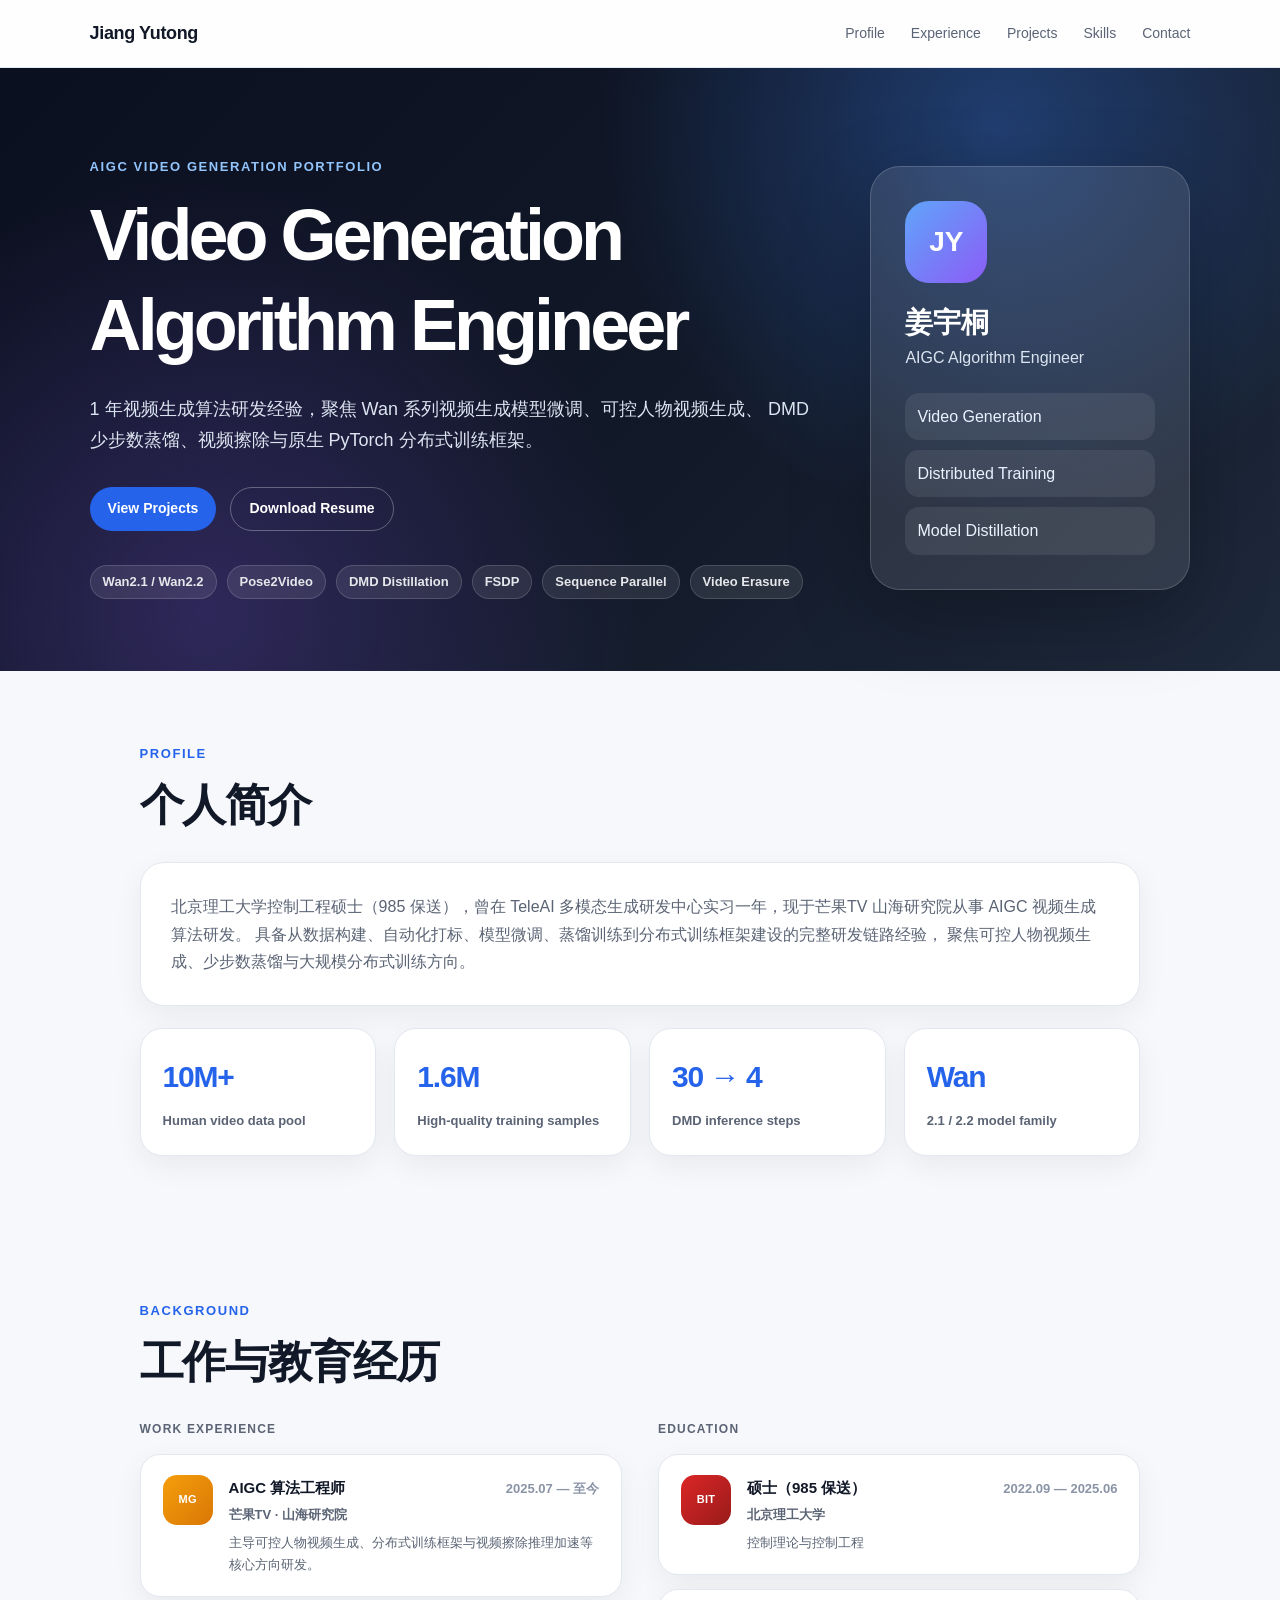
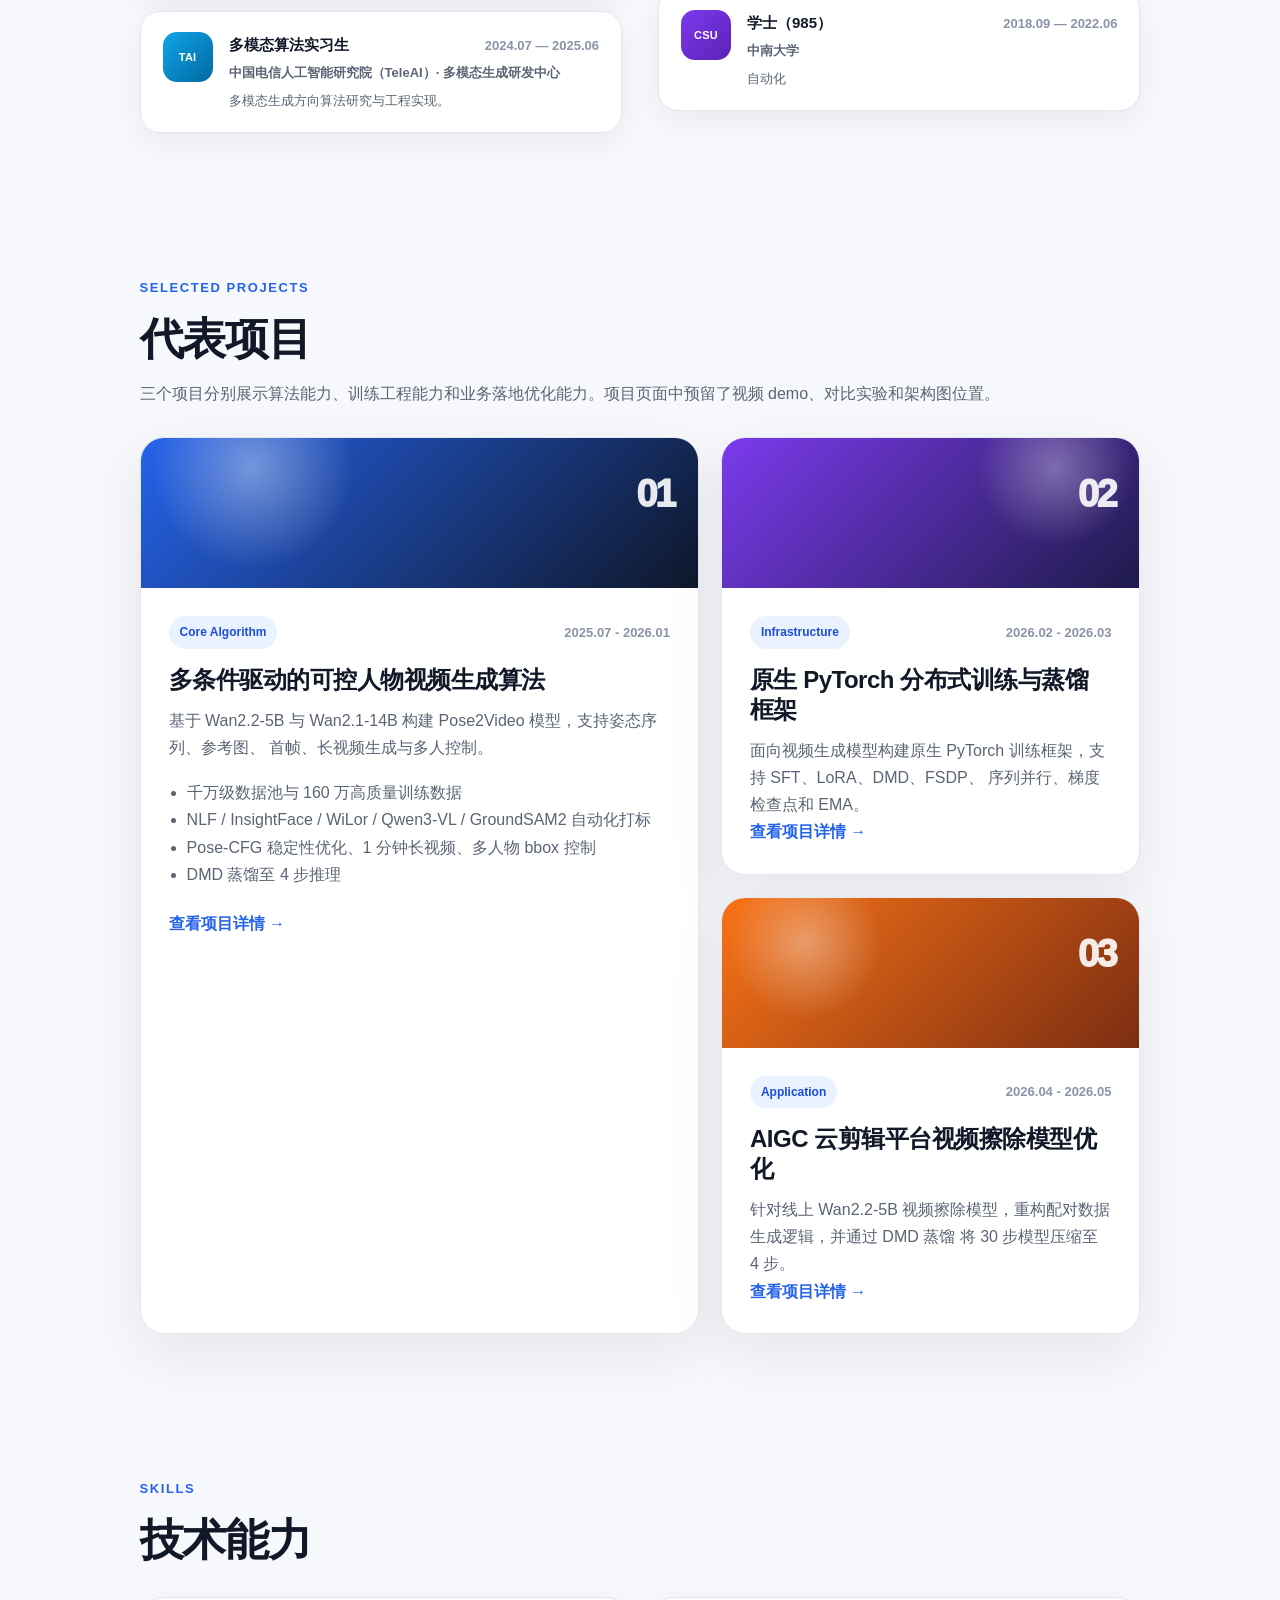
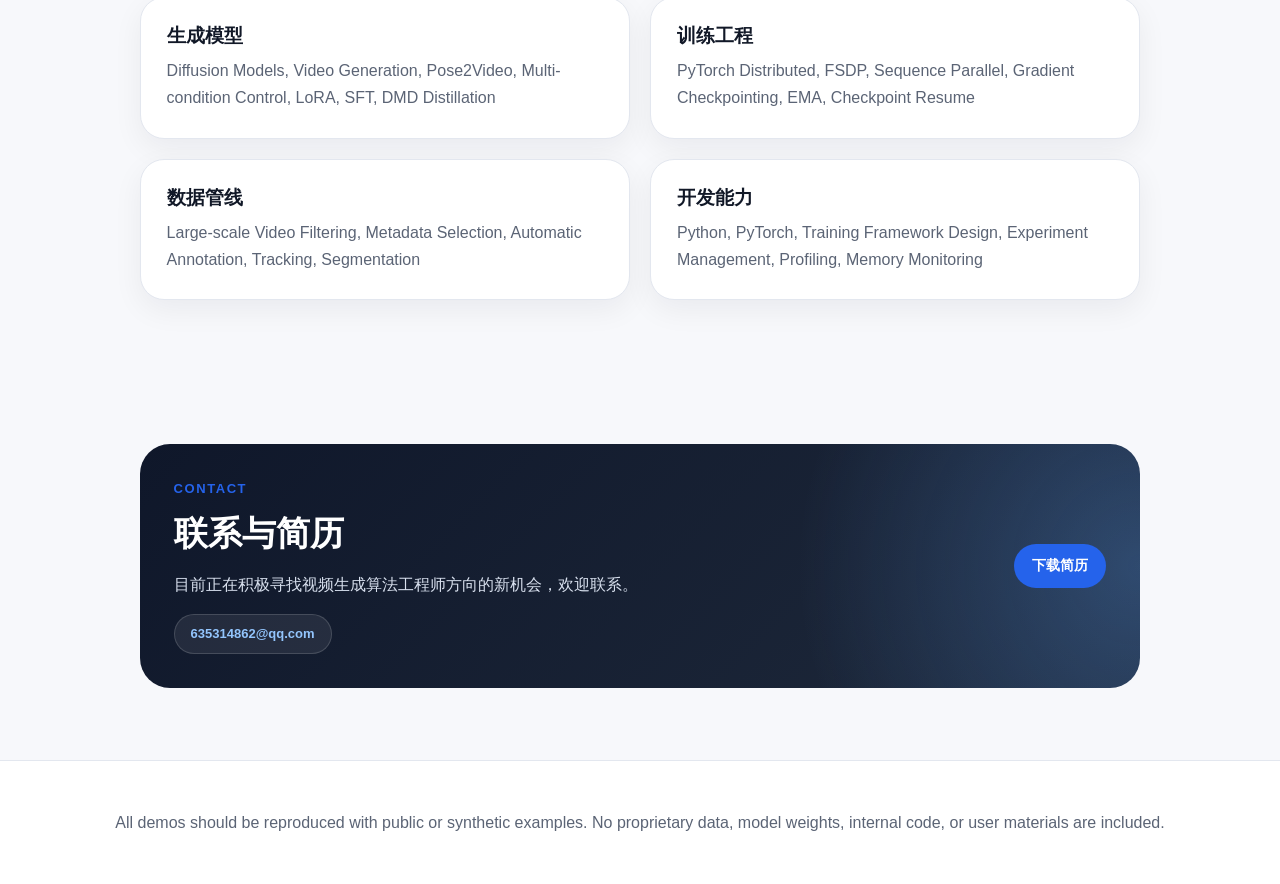
==== commit a580a6c7: "fix: add resume" ====
--- a/index.html
+++ b/index.html
@@ -14,6 +14,7 @@
     <a class="brand" href="index.html">Jiang Yutong</a>
     <div class="nav-links">
       <a href="#profile">Profile</a>
+      <a href="#experience">Experience</a>
       <a href="#projects">Projects</a>
       <a href="#skills">Skills</a>
       <a href="#contact">Contact</a>
@@ -32,7 +33,7 @@
 
         <div class="hero-actions">
           <a class="btn primary" href="#projects">View Projects</a>
-          <a class="btn secondary" href="assets/resume/resume.pdf">Download Resume</a>
+          <a class="btn secondary" href="assets/resume/姜宇桐-芒果TV-无照片.pdf" download>Download Resume</a>
         </div>
 
         <div class="quick-tags">
@@ -69,8 +70,9 @@
 
       <div class="profile-summary">
         <p>
-          我主要从事 AIGC 视频生成方向研发，围绕人物可控生成、视频擦除、少步数蒸馏与大模型训练工程展开工作。
-          目前具备从数据构建、自动化打标、模型微调、蒸馏训练到分布式训练框架建设的完整项目经验。
+          北京理工大学控制工程硕士（985 保送），曾在 TeleAI 多模态生成研发中心实习一年，现于芒果TV 山海研究院从事 AIGC 视频生成算法研发。
+          具备从数据构建、自动化打标、模型微调、蒸馏训练到分布式训练框架建设的完整研发链路经验，
+          聚焦可控人物视频生成、少步数蒸馏与大规模分布式训练方向。
         </p>
       </div>
 
@@ -90,6 +92,71 @@
         <div class="metric-card">
           <strong>Wan</strong>
           <span>2.1 / 2.2 model family</span>
+        </div>
+      </div>
+    </section>
+
+    <section class="section" id="experience">
+      <div class="section-title">
+        <p class="eyebrow">Background</p>
+        <h2>工作与教育经历</h2>
+      </div>
+
+      <div class="exp-columns">
+        <div>
+          <p class="exp-group-label">Work Experience</p>
+          <div class="exp-list">
+            <div class="exp-card">
+              <div class="exp-logo logo-mango">MG</div>
+              <div class="exp-body">
+                <div class="exp-row">
+                  <strong>AIGC 算法工程师</strong>
+                  <span class="date">2025.07 — 至今</span>
+                </div>
+                <p class="exp-org">芒果TV · 山海研究院</p>
+                <p class="exp-desc">主导可控人物视频生成、分布式训练框架与视频擦除推理加速等核心方向研发。</p>
+              </div>
+            </div>
+            <div class="exp-card">
+              <div class="exp-logo logo-teleai">TAI</div>
+              <div class="exp-body">
+                <div class="exp-row">
+                  <strong>多模态算法实习生</strong>
+                  <span class="date">2024.07 — 2025.06</span>
+                </div>
+                <p class="exp-org">中国电信人工智能研究院（TeleAI）· 多模态生成研发中心</p>
+                <p class="exp-desc">多模态生成方向算法研究与工程实现。</p>
+              </div>
+            </div>
+          </div>
+        </div>
+
+        <div>
+          <p class="exp-group-label">Education</p>
+          <div class="exp-list">
+            <div class="exp-card">
+              <div class="exp-logo logo-bit">BIT</div>
+              <div class="exp-body">
+                <div class="exp-row">
+                  <strong>硕士（985 保送）</strong>
+                  <span class="date">2022.09 — 2025.06</span>
+                </div>
+                <p class="exp-org">北京理工大学</p>
+                <p class="exp-desc">控制理论与控制工程</p>
+              </div>
+            </div>
+            <div class="exp-card">
+              <div class="exp-logo logo-csu">CSU</div>
+              <div class="exp-body">
+                <div class="exp-row">
+                  <strong>学士（985）</strong>
+                  <span class="date">2018.09 — 2022.06</span>
+                </div>
+                <p class="exp-org">中南大学</p>
+                <p class="exp-desc">自动化</p>
+              </div>
+            </div>
+          </div>
         </div>
       </div>
     </section>
@@ -197,11 +264,12 @@
         <div>
           <p class="eyebrow">Contact</p>
           <h2>联系与简历</h2>
-          <p>
-            可在这里放邮箱、GitHub、简历 PDF、二维码等信息。上传前请确认所有 demo 均来自公开数据或合成样例。
-          </p>
-        </div>
-        <a class="btn primary" href="assets/resume/resume.pdf">Download Resume</a>
+          <p>目前正在积极寻找视频生成算法工程师方向的新机会，欢迎联系。</p>
+          <div class="contact-links">
+            <a class="contact-link" href="mailto:635314862@qq.com">635314862@qq.com</a>
+          </div>
+        </div>
+        <a class="btn primary" href="assets/resume/姜宇桐-芒果TV-无照片.pdf" download>下载简历</a>
       </div>
     </section>
   </main>
--- a/style.css
+++ b/style.css
@@ -636,12 +636,147 @@
   color: var(--muted);
 }
 
+/* Experience Section */
+.exp-columns {
+  display: grid;
+  grid-template-columns: 1fr 1fr;
+  gap: 36px;
+}
+
+.exp-group-label {
+  margin: 0 0 14px;
+  font-size: 12px;
+  font-weight: 900;
+  letter-spacing: 0.1em;
+  text-transform: uppercase;
+  color: var(--muted);
+}
+
+.exp-list {
+  display: grid;
+  gap: 14px;
+}
+
+.exp-card {
+  display: flex;
+  gap: 16px;
+  padding: 20px 22px;
+  border-radius: 20px;
+  background: white;
+  border: 1px solid var(--line);
+  box-shadow: var(--shadow-soft);
+}
+
+.exp-logo {
+  flex-shrink: 0;
+  width: 50px;
+  height: 50px;
+  border-radius: 14px;
+  display: grid;
+  place-items: center;
+  font-size: 11px;
+  font-weight: 900;
+  color: white;
+  letter-spacing: 0.02em;
+}
+
+.logo-mango  { background: linear-gradient(135deg, #f59e0b, #d97706); }
+.logo-teleai { background: linear-gradient(135deg, #0ea5e9, #0369a1); }
+.logo-bit    { background: linear-gradient(135deg, #dc2626, #991b1b); }
+.logo-csu    { background: linear-gradient(135deg, #7c3aed, #5b21b6); }
+
+.exp-body {
+  min-width: 0;
+  flex: 1;
+}
+
+.exp-row {
+  display: flex;
+  justify-content: space-between;
+  align-items: baseline;
+  gap: 10px;
+  flex-wrap: wrap;
+  margin-bottom: 4px;
+}
+
+.exp-row strong {
+  font-size: 15px;
+}
+
+.exp-org {
+  margin: 0 0 6px;
+  font-size: 13px;
+  font-weight: 700;
+  color: var(--muted);
+}
+
+.exp-desc {
+  margin: 0;
+  font-size: 13px;
+  color: var(--muted);
+}
+
+/* Demo placeholder */
+.placeholder-label {
+  display: flex;
+  flex-direction: column;
+  align-items: center;
+  gap: 8px;
+}
+
+.placeholder-icon {
+  font-size: 28px;
+  opacity: 0.2;
+  line-height: 1;
+}
+
+.placeholder-title {
+  font-size: 13px;
+  font-weight: 900;
+  color: #475569;
+}
+
+.placeholder-badge {
+  font-size: 11px;
+  font-weight: 700;
+  color: #94a3b8;
+  background: #f1f5f9;
+  padding: 3px 10px;
+  border-radius: 999px;
+}
+
+/* Contact links */
+.contact-links {
+  margin-top: 16px;
+  display: flex;
+  gap: 12px;
+  flex-wrap: wrap;
+}
+
+.contact-link {
+  display: inline-flex;
+  align-items: center;
+  padding: 8px 16px;
+  border-radius: 999px;
+  font-size: 13px;
+  font-weight: 700;
+  color: #93c5fd;
+  background: rgba(255, 255, 255, 0.08);
+  border: 1px solid rgba(255, 255, 255, 0.15);
+  transition: 0.18s ease;
+}
+
+.contact-link:hover {
+  background: rgba(255, 255, 255, 0.14);
+}
+
 @media (max-width: 1020px) {
   .hero-grid,
   .portfolio-grid,
   .content-grid,
   .metric-row,
   .skills-panel,
+  .exp-columns,
   .demo-grid,
   .demo-grid.four {
     grid-template-columns: 1fr;
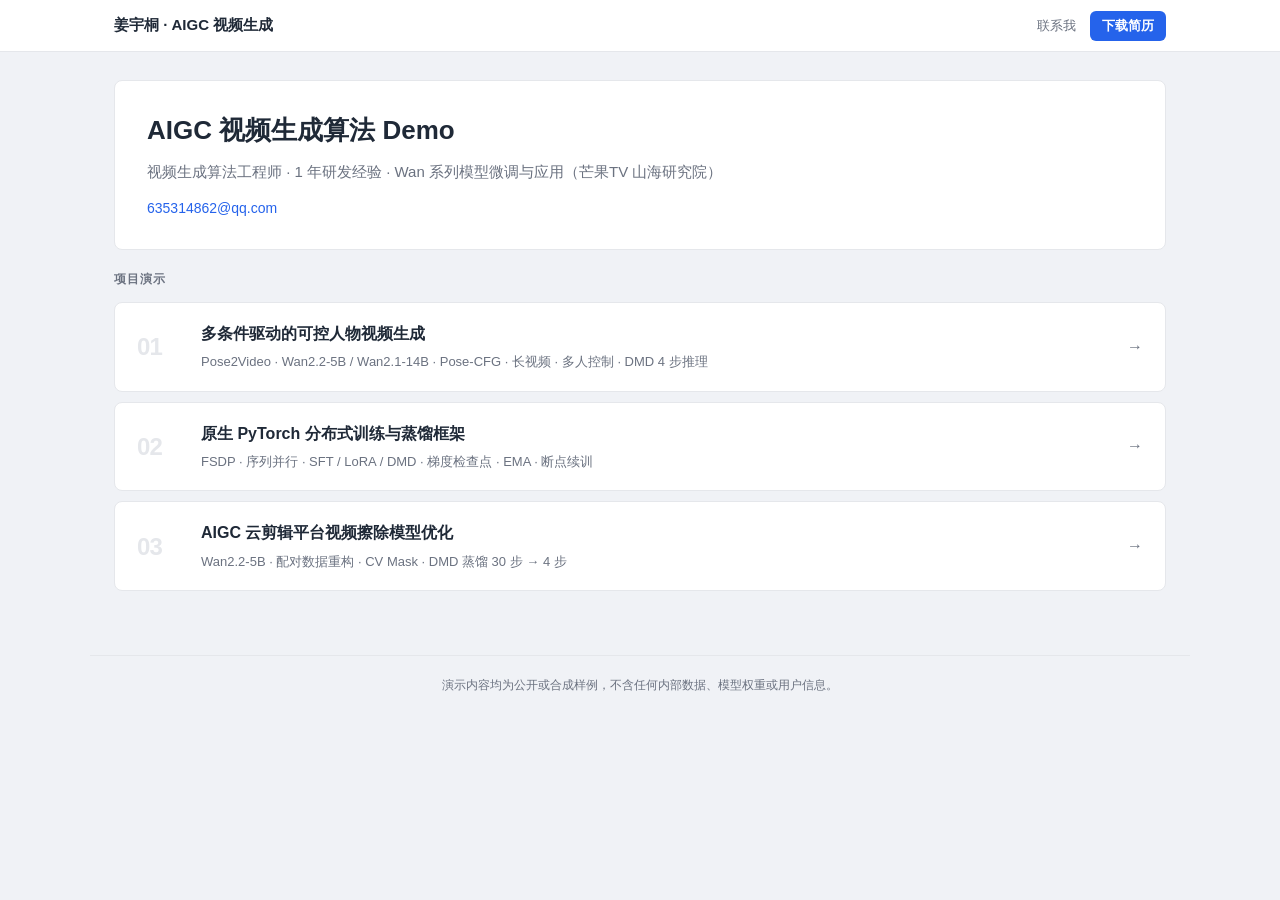
==== commit 196d2cee: "feat: version 1.0.3" ====
--- a/index.html
+++ b/index.html
@@ -1,283 +1,68 @@
 <!DOCTYPE html>
 <html lang="zh-CN">
 <head>
-  <meta charset="UTF-8" />
-  <meta name="viewport" content="width=device-width, initial-scale=1.0" />
+  <meta charset="UTF-8">
+  <meta name="viewport" content="width=device-width, initial-scale=1.0">
+  <title>姜宇桐 | AIGC 视频生成 Demo</title>
+  <meta name="description" content="AIGC 视频生成算法工程师姜宇桐的项目演示：可控人物视频生成、分布式训练框架、视频擦除优化。">
+  <link rel="stylesheet" href="style.css">
+</head>
+<body>
 
-  <title>Jiang Yutong | AIGC Video Generation Portfolio</title>
-  <meta name="description" content="AIGC video generation portfolio: controllable human video generation, DMD distillation, native PyTorch distributed training framework, and video erasure optimization." />
-  <link rel="stylesheet" href="style.css" />
-</head>
+<div class="app-bar">
+  <div class="app-bar-inner">
+    <span class="app-brand">姜宇桐 · AIGC 视频生成</span>
+    <div class="app-nav">
+      <a href="mailto:635314862@qq.com" class="nav-link">联系我</a>
+      <a href="assets/resume/姜宇桐-芒果TV-无照片.pdf" download class="btn-sm">下载简历</a>
+    </div>
+  </div>
+</div>
 
-<body>
-  <nav class="navbar">
-    <a class="brand" href="index.html">Jiang Yutong</a>
-    <div class="nav-links">
-      <a href="#profile">Profile</a>
-      <a href="#experience">Experience</a>
-      <a href="#projects">Projects</a>
-      <a href="#skills">Skills</a>
-      <a href="#contact">Contact</a>
-    </div>
-  </nav>
+<main class="app-main">
 
-  <header class="hero">
-    <div class="hero-grid">
-      <div class="hero-left">
-        <p class="eyebrow">AIGC Video Generation Portfolio</p>
-        <h1>Video Generation<br/>Algorithm Engineer</h1>
-        <p class="hero-desc">
-          1 年视频生成算法研发经验，聚焦 Wan 系列视频生成模型微调、可控人物视频生成、
-          DMD 少步数蒸馏、视频擦除与原生 PyTorch 分布式训练框架。
-        </p>
+  <div class="intro-block">
+    <h1>AIGC 视频生成算法 Demo</h1>
+    <p class="subtitle">视频生成算法工程师 · 1 年研发经验 · Wan 系列模型微调与应用（芒果TV 山海研究院）</p>
+    <a class="email-link" href="mailto:635314862@qq.com">635314862@qq.com</a>
+  </div>
 
-        <div class="hero-actions">
-          <a class="btn primary" href="#projects">View Projects</a>
-          <a class="btn secondary" href="assets/resume/姜宇桐-芒果TV-无照片.pdf" download>Download Resume</a>
-        </div>
+  <p class="section-label">项目演示</p>
 
-        <div class="quick-tags">
-          <span>Wan2.1 / Wan2.2</span>
-          <span>Pose2Video</span>
-          <span>DMD Distillation</span>
-          <span>FSDP</span>
-          <span>Sequence Parallel</span>
-          <span>Video Erasure</span>
-        </div>
+  <div class="project-list">
+    <a href="projects/human-video.html" class="project-row">
+      <span class="project-index">01</span>
+      <div class="project-info">
+        <h2>多条件驱动的可控人物视频生成</h2>
+        <p>Pose2Video · Wan2.2-5B / Wan2.1-14B · Pose-CFG · 长视频 · 多人控制 · DMD 4 步推理</p>
       </div>
+      <span class="project-arrow">→</span>
+    </a>
 
-      <div class="hero-right">
-        <div class="profile-card">
-          <div class="avatar">JY</div>
-          <h2>姜宇桐</h2>
-          <p>AIGC Algorithm Engineer</p>
-          <div class="profile-meta">
-            <span>Video Generation</span>
-            <span>Distributed Training</span>
-            <span>Model Distillation</span>
-          </div>
-        </div>
+    <a href="projects/training-framework.html" class="project-row">
+      <span class="project-index">02</span>
+      <div class="project-info">
+        <h2>原生 PyTorch 分布式训练与蒸馏框架</h2>
+        <p>FSDP · 序列并行 · SFT / LoRA / DMD · 梯度检查点 · EMA · 断点续训</p>
       </div>
-    </div>
-  </header>
+      <span class="project-arrow">→</span>
+    </a>
 
-  <main>
-    <section class="section" id="profile">
-      <div class="section-title">
-        <p class="eyebrow">Profile</p>
-        <h2>个人简介</h2>
+    <a href="projects/video-erasure.html" class="project-row">
+      <span class="project-index">03</span>
+      <div class="project-info">
+        <h2>AIGC 云剪辑平台视频擦除模型优化</h2>
+        <p>Wan2.2-5B · 配对数据重构 · CV Mask · DMD 蒸馏 30 步 → 4 步</p>
       </div>
+      <span class="project-arrow">→</span>
+    </a>
+  </div>
 
-      <div class="profile-summary">
-        <p>
-          北京理工大学控制工程硕士（985 保送），曾在 TeleAI 多模态生成研发中心实习一年，现于芒果TV 山海研究院从事 AIGC 视频生成算法研发。
-          具备从数据构建、自动化打标、模型微调、蒸馏训练到分布式训练框架建设的完整研发链路经验，
-          聚焦可控人物视频生成、少步数蒸馏与大规模分布式训练方向。
-        </p>
-      </div>
+</main>
 
-      <div class="metric-row">
-        <div class="metric-card">
-          <strong>10M+</strong>
-          <span>Human video data pool</span>
-        </div>
-        <div class="metric-card">
-          <strong>1.6M</strong>
-          <span>High-quality training samples</span>
-        </div>
-        <div class="metric-card">
-          <strong>30 → 4</strong>
-          <span>DMD inference steps</span>
-        </div>
-        <div class="metric-card">
-          <strong>Wan</strong>
-          <span>2.1 / 2.2 model family</span>
-        </div>
-      </div>
-    </section>
+<footer class="app-footer">
+  演示内容均为公开或合成样例，不含任何内部数据、模型权重或用户信息。
+</footer>
 
-    <section class="section" id="experience">
-      <div class="section-title">
-        <p class="eyebrow">Background</p>
-        <h2>工作与教育经历</h2>
-      </div>
-
-      <div class="exp-columns">
-        <div>
-          <p class="exp-group-label">Work Experience</p>
-          <div class="exp-list">
-            <div class="exp-card">
-              <div class="exp-logo logo-mango">MG</div>
-              <div class="exp-body">
-                <div class="exp-row">
-                  <strong>AIGC 算法工程师</strong>
-                  <span class="date">2025.07 — 至今</span>
-                </div>
-                <p class="exp-org">芒果TV · 山海研究院</p>
-                <p class="exp-desc">主导可控人物视频生成、分布式训练框架与视频擦除推理加速等核心方向研发。</p>
-              </div>
-            </div>
-            <div class="exp-card">
-              <div class="exp-logo logo-teleai">TAI</div>
-              <div class="exp-body">
-                <div class="exp-row">
-                  <strong>多模态算法实习生</strong>
-                  <span class="date">2024.07 — 2025.06</span>
-                </div>
-                <p class="exp-org">中国电信人工智能研究院（TeleAI）· 多模态生成研发中心</p>
-                <p class="exp-desc">多模态生成方向算法研究与工程实现。</p>
-              </div>
-            </div>
-          </div>
-        </div>
-
-        <div>
-          <p class="exp-group-label">Education</p>
-          <div class="exp-list">
-            <div class="exp-card">
-              <div class="exp-logo logo-bit">BIT</div>
-              <div class="exp-body">
-                <div class="exp-row">
-                  <strong>硕士（985 保送）</strong>
-                  <span class="date">2022.09 — 2025.06</span>
-                </div>
-                <p class="exp-org">北京理工大学</p>
-                <p class="exp-desc">控制理论与控制工程</p>
-              </div>
-            </div>
-            <div class="exp-card">
-              <div class="exp-logo logo-csu">CSU</div>
-              <div class="exp-body">
-                <div class="exp-row">
-                  <strong>学士（985）</strong>
-                  <span class="date">2018.09 — 2022.06</span>
-                </div>
-                <p class="exp-org">中南大学</p>
-                <p class="exp-desc">自动化</p>
-              </div>
-            </div>
-          </div>
-        </div>
-      </div>
-    </section>
-
-    <section class="section" id="projects">
-      <div class="section-title">
-        <p class="eyebrow">Selected Projects</p>
-        <h2>代表项目</h2>
-        <p class="section-desc">
-          三个项目分别展示算法能力、训练工程能力和业务落地优化能力。项目页面中预留了视频 demo、对比实验和架构图位置。
-        </p>
-      </div>
-
-      <div class="portfolio-grid">
-        <article class="portfolio-card featured">
-          <div class="project-cover gradient-blue">
-            <span>01</span>
-          </div>
-          <div class="portfolio-body">
-            <div class="card-heading">
-              <span class="badge">Core Algorithm</span>
-              <span class="date">2025.07 - 2026.01</span>
-            </div>
-            <h3>多条件驱动的可控人物视频生成算法</h3>
-            <p>
-              基于 Wan2.2-5B 与 Wan2.1-14B 构建 Pose2Video 模型，支持姿态序列、参考图、
-              首帧、长视频生成与多人控制。
-            </p>
-            <ul>
-              <li>千万级数据池与 160 万高质量训练数据</li>
-              <li>NLF / InsightFace / WiLor / Qwen3-VL / GroundSAM2 自动化打标</li>
-              <li>Pose-CFG 稳定性优化、1 分钟长视频、多人物 bbox 控制</li>
-              <li>DMD 蒸馏至 4 步推理</li>
-            </ul>
-            <a class="project-link" href="projects/human-video.html">查看项目详情 →</a>
-          </div>
-        </article>
-
-        <article class="portfolio-card">
-          <div class="project-cover gradient-purple">
-            <span>02</span>
-          </div>
-          <div class="portfolio-body">
-            <div class="card-heading">
-              <span class="badge">Infrastructure</span>
-              <span class="date">2026.02 - 2026.03</span>
-            </div>
-            <h3>原生 PyTorch 分布式训练与蒸馏框架</h3>
-            <p>
-              面向视频生成模型构建原生 PyTorch 训练框架，支持 SFT、LoRA、DMD、FSDP、
-              序列并行、梯度检查点和 EMA。
-            </p>
-            <a class="project-link" href="projects/training-framework.html">查看项目详情 →</a>
-          </div>
-        </article>
-
-        <article class="portfolio-card">
-          <div class="project-cover gradient-orange">
-            <span>03</span>
-          </div>
-          <div class="portfolio-body">
-            <div class="card-heading">
-              <span class="badge">Application</span>
-              <span class="date">2026.04 - 2026.05</span>
-            </div>
-            <h3>AIGC 云剪辑平台视频擦除模型优化</h3>
-            <p>
-              针对线上 Wan2.2-5B 视频擦除模型，重构配对数据生成逻辑，并通过 DMD 蒸馏
-              将 30 步模型压缩至 4 步。
-            </p>
-            <a class="project-link" href="projects/video-erasure.html">查看项目详情 →</a>
-          </div>
-        </article>
-      </div>
-    </section>
-
-    <section class="section" id="skills">
-      <div class="section-title">
-        <p class="eyebrow">Skills</p>
-        <h2>技术能力</h2>
-      </div>
-
-      <div class="skills-panel">
-        <div>
-          <h3>生成模型</h3>
-          <p>Diffusion Models, Video Generation, Pose2Video, Multi-condition Control, LoRA, SFT, DMD Distillation</p>
-        </div>
-        <div>
-          <h3>训练工程</h3>
-          <p>PyTorch Distributed, FSDP, Sequence Parallel, Gradient Checkpointing, EMA, Checkpoint Resume</p>
-        </div>
-        <div>
-          <h3>数据管线</h3>
-          <p>Large-scale Video Filtering, Metadata Selection, Automatic Annotation, Tracking, Segmentation</p>
-        </div>
-        <div>
-          <h3>开发能力</h3>
-          <p>Python, PyTorch, Training Framework Design, Experiment Management, Profiling, Memory Monitoring</p>
-        </div>
-      </div>
-    </section>
-
-    <section class="section" id="contact">
-      <div class="contact-box">
-        <div>
-          <p class="eyebrow">Contact</p>
-          <h2>联系与简历</h2>
-          <p>目前正在积极寻找视频生成算法工程师方向的新机会，欢迎联系。</p>
-          <div class="contact-links">
-            <a class="contact-link" href="mailto:635314862@qq.com">635314862@qq.com</a>
-          </div>
-        </div>
-        <a class="btn primary" href="assets/resume/姜宇桐-芒果TV-无照片.pdf" download>下载简历</a>
-      </div>
-    </section>
-  </main>
-
-  <footer class="footer">
-    <p>
-      All demos should be reproduced with public or synthetic examples. No proprietary data, model weights, internal code, or user materials are included.
-    </p>
-  </footer>
 </body>
 </html>
--- a/style.css
+++ b/style.css
@@ -1,801 +1,417 @@
 * {
   box-sizing: border-box;
+  margin: 0;
+  padding: 0;
 }
 
 :root {
-  --bg: #f7f8fb;
+  --bg: #f0f2f6;
   --panel: #ffffff;
-  --text: #111827;
-  --muted: #5b6475;
-  --light: #eef2f7;
-  --line: #e3e7ef;
-  --primary: #2563eb;
-  --primary-dark: #1d4ed8;
-  --navy: #0f172a;
-  --shadow: 0 20px 60px rgba(15, 23, 42, 0.08);
-  --shadow-soft: 0 10px 30px rgba(15, 23, 42, 0.06);
-  --radius: 24px;
-}
-
-html {
-  scroll-behavior: smooth;
-}
+  --text: #1f2937;
+  --muted: #6b7280;
+  --border: #e5e7eb;
+  --accent: #2563eb;
+  --accent-soft: #eff6ff;
+  --radius: 8px;
+}
+
+html { scroll-behavior: smooth; }
 
 body {
-  margin: 0;
-  font-family: -apple-system, BlinkMacSystemFont, "Segoe UI", Arial, "PingFang SC", "Microsoft YaHei", sans-serif;
+  font-family: -apple-system, BlinkMacSystemFont, "Segoe UI", "PingFang SC", "Microsoft YaHei", sans-serif;
   background: var(--bg);
   color: var(--text);
-  line-height: 1.7;
-}
-
-a {
-  color: inherit;
-  text-decoration: none;
-}
-
-code {
-  padding: 2px 6px;
-  border-radius: 6px;
-  background: #eef2ff;
-  color: #1d4ed8;
-}
-
-.navbar {
+  line-height: 1.65;
+}
+
+a { color: inherit; text-decoration: none; }
+
+/* ── App bar ── */
+.app-bar {
   position: sticky;
   top: 0;
   z-index: 100;
-  height: 68px;
-  padding: 0 7%;
+  height: 52px;
+  background: var(--panel);
+  border-bottom: 1px solid var(--border);
+  display: flex;
+  align-items: center;
+}
+
+.app-bar-inner {
+  max-width: 1100px;
+  width: 100%;
+  margin: 0 auto;
+  padding: 0 24px;
   display: flex;
   align-items: center;
   justify-content: space-between;
-  background: rgba(255, 255, 255, 0.84);
-  backdrop-filter: blur(18px);
-  border-bottom: 1px solid rgba(226, 232, 240, 0.9);
-}
-
-.brand {
-  font-size: 18px;
-  font-weight: 900;
-  letter-spacing: -0.02em;
-}
-
-.nav-links {
-  display: flex;
-  gap: 26px;
+  gap: 16px;
+}
+
+.app-brand {
+  font-size: 15px;
+  font-weight: 700;
+  color: var(--text);
+  transition: color 0.15s;
+}
+
+.app-brand:hover { color: var(--accent); }
+
+.app-nav {
+  display: flex;
+  align-items: center;
+  gap: 4px;
+}
+
+.nav-link {
+  font-size: 13px;
+  color: var(--muted);
+  padding: 5px 10px;
+  border-radius: 6px;
+  transition: 0.15s;
+}
+
+.nav-link:hover { background: var(--bg); color: var(--text); }
+
+.btn-sm {
+  display: inline-flex;
+  align-items: center;
+  height: 30px;
+  padding: 0 12px;
+  font-size: 13px;
+  font-weight: 600;
+  border-radius: 6px;
+  background: var(--accent);
+  color: white;
+  transition: 0.15s;
+}
+
+.btn-sm:hover { background: #1d4ed8; }
+
+/* ── Main container ── */
+.app-main {
+  max-width: 1100px;
+  margin: 0 auto;
+  padding: 28px 24px 64px;
+}
+
+/* ── Index: intro ── */
+.intro-block {
+  background: var(--panel);
+  border: 1px solid var(--border);
+  border-radius: var(--radius);
+  padding: 28px 32px;
+  margin-bottom: 20px;
+}
+
+.intro-block h1 {
+  font-size: 26px;
+  font-weight: 700;
+  margin-bottom: 8px;
+}
+
+.intro-block .subtitle {
+  font-size: 15px;
+  color: var(--muted);
+}
+
+.intro-block .email-link {
+  display: inline-block;
+  margin-top: 12px;
   font-size: 14px;
-  color: var(--muted);
-}
-
-.nav-links a:hover {
-  color: var(--primary);
-}
-
-.hero {
-  padding: 88px 7% 72px;
-  background:
-    radial-gradient(circle at 78% 10%, rgba(59, 130, 246, 0.35), transparent 35%),
-    radial-gradient(circle at 16% 90%, rgba(139, 92, 246, 0.25), transparent 36%),
-    linear-gradient(135deg, #0b1020, #111827 52%, #1e293b);
-  color: white;
-}
-
-.hero-grid {
-  max-width: 1180px;
-  margin: 0 auto;
-  display: grid;
-  grid-template-columns: minmax(0, 1.4fr) minmax(320px, 0.6fr);
-  gap: 54px;
-  align-items: center;
-}
-
-.eyebrow {
-  margin: 0 0 12px;
-  color: var(--primary);
-  font-size: 13px;
-  font-weight: 900;
-  letter-spacing: 0.12em;
+  color: var(--accent);
+}
+
+.intro-block .email-link:hover { text-decoration: underline; }
+
+/* ── Index: project list ── */
+.section-label {
+  font-size: 12px;
+  font-weight: 700;
   text-transform: uppercase;
-}
-
-.hero .eyebrow {
-  color: #93c5fd;
-}
-
-h1,
-h2,
-h3,
-h4 {
-  line-height: 1.25;
-}
-
-.hero h1 {
-  margin: 0;
-  font-size: clamp(44px, 6vw, 72px);
-  letter-spacing: -0.055em;
-}
-
-.hero-desc {
-  max-width: 820px;
-  margin: 24px 0 0;
-  color: #dbe4f0;
-  font-size: 18px;
-}
-
-.hero-actions {
-  display: flex;
-  gap: 14px;
+  letter-spacing: 0.08em;
+  color: var(--muted);
+  margin-bottom: 12px;
+}
+
+.project-list {
+  display: flex;
+  flex-direction: column;
+  gap: 10px;
+}
+
+.project-row {
+  display: flex;
+  align-items: center;
+  gap: 20px;
+  background: var(--panel);
+  border: 1px solid var(--border);
+  border-radius: var(--radius);
+  padding: 18px 22px;
+  transition: border-color 0.15s, box-shadow 0.15s;
+}
+
+.project-row:hover {
+  border-color: var(--accent);
+  box-shadow: 0 0 0 3px var(--accent-soft);
+}
+
+.project-index {
+  font-size: 24px;
+  font-weight: 800;
+  color: var(--border);
+  min-width: 44px;
+  letter-spacing: -0.04em;
+  flex-shrink: 0;
+}
+
+.project-info { flex: 1; min-width: 0; }
+
+.project-info h2 {
+  font-size: 16px;
+  font-weight: 700;
+  margin-bottom: 4px;
+}
+
+.project-info p {
+  font-size: 13px;
+  color: var(--muted);
+}
+
+.project-arrow {
+  color: var(--muted);
+  font-size: 16px;
+  flex-shrink: 0;
+  transition: transform 0.15s, color 0.15s;
+}
+
+.project-row:hover .project-arrow {
+  color: var(--accent);
+  transform: translateX(4px);
+}
+
+/* ── Project page header ── */
+.page-header {
+  background: var(--panel);
+  border: 1px solid var(--border);
+  border-radius: var(--radius);
+  padding: 24px 28px;
+  margin-bottom: 20px;
+}
+
+.breadcrumb {
+  font-size: 13px;
+  color: var(--muted);
+  margin-bottom: 14px;
+}
+
+.breadcrumb a { color: var(--accent); }
+.breadcrumb a:hover { text-decoration: underline; }
+
+.page-header h1 {
+  font-size: 22px;
+  font-weight: 700;
+  margin-bottom: 8px;
+  line-height: 1.35;
+}
+
+.page-header p {
+  font-size: 14px;
+  color: var(--muted);
+  max-width: 860px;
+}
+
+.tag-row {
+  display: flex;
   flex-wrap: wrap;
-  margin-top: 32px;
-}
-
-.btn {
+  gap: 6px;
+  margin-top: 14px;
+}
+
+.tag {
   display: inline-flex;
   align-items: center;
-  justify-content: center;
-  min-height: 44px;
-  padding: 0 18px;
-  border-radius: 999px;
-  font-weight: 800;
+  height: 24px;
+  padding: 0 9px;
+  border-radius: 4px;
+  font-size: 11px;
+  font-weight: 700;
+  background: var(--accent-soft);
+  color: var(--accent);
+}
+
+/* ── Sections ── */
+.section { margin-bottom: 20px; }
+
+.section-title {
   font-size: 14px;
-  transition: 0.18s ease;
-}
-
-.btn.primary {
-  color: white;
-  background: var(--primary);
-}
-
-.btn.primary:hover {
-  background: var(--primary-dark);
-  transform: translateY(-1px);
-}
-
-.btn.secondary {
-  color: white;
-  border: 1px solid rgba(255, 255, 255, 0.3);
-}
-
-.btn.secondary:hover {
-  background: rgba(255, 255, 255, 0.1);
-}
-
-.quick-tags,
-.tag-list {
-  display: flex;
-  flex-wrap: wrap;
-  gap: 10px;
-}
-
-.quick-tags {
-  margin-top: 34px;
-}
-
-.quick-tags span,
-.tag-list span {
-  display: inline-flex;
-  align-items: center;
-  min-height: 30px;
-  padding: 5px 12px;
-  border-radius: 999px;
-  font-size: 13px;
-  font-weight: 800;
-}
-
-.quick-tags span {
-  color: #e5e7eb;
-  background: rgba(255, 255, 255, 0.09);
-  border: 1px solid rgba(255, 255, 255, 0.15);
-}
-
-.profile-card {
-  padding: 34px;
-  border-radius: 30px;
-  background: rgba(255, 255, 255, 0.1);
-  border: 1px solid rgba(255, 255, 255, 0.16);
-  box-shadow: 0 24px 80px rgba(0, 0, 0, 0.25);
-}
-
-.avatar {
-  width: 82px;
-  height: 82px;
-  border-radius: 24px;
-  display: grid;
-  place-items: center;
-  background: linear-gradient(135deg, #60a5fa, #8b5cf6);
-  font-size: 28px;
-  font-weight: 900;
-}
-
-.profile-card h2 {
-  margin: 22px 0 4px;
-  font-size: 28px;
-}
-
-.profile-card p {
-  margin: 0;
-  color: #dbe4f0;
-}
-
-.profile-meta {
-  display: grid;
-  gap: 10px;
-  margin-top: 22px;
-}
-
-.profile-meta span {
-  padding: 10px 12px;
-  border-radius: 14px;
-  color: #eaf2ff;
-  background: rgba(255, 255, 255, 0.08);
-}
-
-.section {
-  max-width: 1180px;
-  margin: 0 auto;
-  padding: 72px 7%;
-}
-
-.section-title {
-  margin-bottom: 30px;
-}
-
-.section-title h2 {
-  margin: 0;
-  font-size: clamp(30px, 4vw, 44px);
-  letter-spacing: -0.03em;
-}
-
-.section-desc {
-  max-width: 880px;
-  margin: 14px 0 0;
-  color: var(--muted);
-}
-
-.profile-summary {
-  padding: 30px;
-  border-radius: var(--radius);
-  background: white;
-  border: 1px solid var(--line);
-  box-shadow: var(--shadow-soft);
-}
-
-.profile-summary p {
-  margin: 0;
-  color: var(--muted);
-}
-
-.metric-row {
-  display: grid;
-  grid-template-columns: repeat(4, 1fr);
-  gap: 18px;
-  margin-top: 22px;
-}
-
-.metric-card {
-  padding: 22px;
-  border-radius: 22px;
-  background: white;
-  border: 1px solid var(--line);
-  box-shadow: var(--shadow-soft);
-}
-
-.metric-card strong {
-  display: block;
-  margin-bottom: 4px;
-  font-size: 30px;
-  letter-spacing: -0.04em;
-  color: var(--primary);
-}
-
-.metric-card span {
-  color: var(--muted);
-  font-size: 13px;
-  font-weight: 700;
-}
-
-.portfolio-grid {
-  display: grid;
-  grid-template-columns: 1.2fr 0.9fr;
-  gap: 22px;
-}
-
-.portfolio-card {
-  overflow: hidden;
-  border-radius: var(--radius);
-  background: white;
-  border: 1px solid var(--line);
-  box-shadow: var(--shadow);
-}
-
-.portfolio-card.featured {
-  grid-row: span 2;
-}
-
-.project-cover {
-  height: 150px;
-  padding: 24px;
-  display: flex;
-  align-items: flex-start;
-  justify-content: flex-end;
-}
-
-.project-cover span {
-  color: rgba(255, 255, 255, 0.9);
-  font-size: 38px;
-  font-weight: 950;
-  letter-spacing: -0.06em;
-}
-
-.gradient-blue {
-  background:
-    radial-gradient(circle at 20% 20%, rgba(255, 255, 255, 0.38), transparent 22%),
-    linear-gradient(135deg, #2563eb, #0f172a);
-}
-
-.gradient-purple {
-  background:
-    radial-gradient(circle at 80% 20%, rgba(255, 255, 255, 0.32), transparent 22%),
-    linear-gradient(135deg, #7c3aed, #1e1b4b);
-}
-
-.gradient-orange {
-  background:
-    radial-gradient(circle at 20% 30%, rgba(255, 255, 255, 0.36), transparent 22%),
-    linear-gradient(135deg, #f97316, #7c2d12);
-}
-
-.portfolio-body {
-  padding: 28px;
-}
-
-.card-heading {
-  display: flex;
-  justify-content: space-between;
-  gap: 14px;
-  align-items: center;
-  margin-bottom: 16px;
-}
-
-.badge {
-  display: inline-flex;
-  padding: 6px 11px;
-  border-radius: 999px;
-  color: #1d4ed8;
-  background: #eaf2ff;
-  font-size: 12px;
-  font-weight: 900;
-}
-
-.date {
-  color: #8a94a6;
-  font-size: 13px;
-  font-weight: 700;
-}
-
-.portfolio-card h3 {
-  margin: 0 0 12px;
-  font-size: 24px;
-  letter-spacing: -0.02em;
-}
-
-.portfolio-card p,
-.portfolio-card li {
-  color: var(--muted);
-}
-
-.portfolio-card p {
-  margin: 0;
-}
-
-.portfolio-card ul {
-  padding-left: 18px;
-  margin: 18px 0 22px;
-}
-
-.project-link {
-  color: var(--primary);
-  font-weight: 900;
-}
-
-.project-link:hover {
-  color: var(--primary-dark);
-}
-
-.skills-panel {
+  font-weight: 700;
+  color: var(--text);
+  margin-bottom: 12px;
+  padding-left: 10px;
+  border-left: 3px solid var(--accent);
+  line-height: 1;
+}
+
+/* ── Info panels ── */
+.panels {
   display: grid;
   grid-template-columns: repeat(2, 1fr);
-  gap: 20px;
-}
-
-.skills-panel > div {
-  padding: 26px;
-  border-radius: var(--radius);
-  background: white;
-  border: 1px solid var(--line);
-  box-shadow: var(--shadow-soft);
-}
-
-.skills-panel h3 {
-  margin: 0 0 10px;
-}
-
-.skills-panel p {
-  margin: 0;
-  color: var(--muted);
-}
-
-.contact-box {
-  display: flex;
-  align-items: center;
-  justify-content: space-between;
-  gap: 24px;
-  padding: 34px;
-  border-radius: 30px;
-  color: white;
-  background:
-    radial-gradient(circle at right, rgba(96, 165, 250, 0.28), transparent 34%),
-    linear-gradient(135deg, #0f172a, #1e293b);
-}
-
-.contact-box h2 {
-  margin: 0;
-  font-size: 34px;
-}
-
-.contact-box p:not(.eyebrow) {
-  max-width: 760px;
-  color: #d8e0ee;
-}
-
-.footer {
-  padding: 32px 7%;
-  text-align: center;
-  color: var(--muted);
-  background: white;
-  border-top: 1px solid var(--line);
-}
-
-/* Project pages */
-.project-hero {
-  padding: 72px 7% 58px;
-  color: white;
-  background:
-    radial-gradient(circle at 80% 10%, rgba(59, 130, 246, 0.30), transparent 34%),
-    linear-gradient(135deg, #0f172a, #111827 55%, #1e293b);
-}
-
-.project-hero-inner {
-  max-width: 1180px;
-  margin: 0 auto;
-}
-
-.breadcrumb {
-  margin-bottom: 26px;
-  color: #cbd5e1;
+  gap: 12px;
+}
+
+.panel {
+  background: var(--panel);
+  border: 1px solid var(--border);
+  border-radius: var(--radius);
+  padding: 18px 20px;
+}
+
+.panel h3 {
   font-size: 14px;
-}
-
-.breadcrumb a {
-  color: #93c5fd;
-}
-
-.project-hero h1 {
-  max-width: 940px;
-  margin: 0;
-  font-size: clamp(38px, 5vw, 64px);
-  letter-spacing: -0.055em;
-}
-
-.project-hero-desc {
-  max-width: 900px;
-  margin: 22px 0 0;
-  color: #dbeafe;
-  font-size: 18px;
-}
-
-.tag-list {
-  margin-top: 26px;
-}
-
-.tag-list span {
-  color: #1d4ed8;
-  background: #eff6ff;
-}
-
-.content-grid {
-  display: grid;
-  grid-template-columns: 0.9fr 1.1fr;
-  gap: 24px;
-}
-
-.panel,
-.demo-card,
-.timeline-item,
-.code-panel,
-.compare-panel {
-  border-radius: var(--radius);
-  background: white;
-  border: 1px solid var(--line);
-  box-shadow: var(--shadow-soft);
-}
-
-.panel {
-  padding: 28px;
-}
-
-.panel h3,
-.demo-card h3,
-.timeline-item h3,
-.code-panel h3,
-.compare-panel h3 {
-  margin: 0 0 12px;
-}
-
-.panel p,
-.demo-card p,
-.timeline-item p,
-.compare-panel p {
-  margin: 0;
+  font-weight: 700;
+  margin-bottom: 8px;
+}
+
+.panel p {
+  font-size: 13px;
   color: var(--muted);
 }
 
 .panel ul {
-  margin: 12px 0 0;
-  padding-left: 18px;
-  color: var(--muted);
-}
-
-.timeline {
-  display: grid;
-  gap: 16px;
-}
-
-.timeline-item {
-  padding: 24px;
-}
-
+  padding-left: 16px;
+  font-size: 13px;
+  color: var(--muted);
+}
+
+.panel li { margin-bottom: 4px; }
+
+/* ── Demo grid ── */
 .demo-grid {
   display: grid;
   grid-template-columns: repeat(2, 1fr);
-  gap: 22px;
-}
-
-.demo-grid.four {
-  grid-template-columns: repeat(4, 1fr);
-}
+  gap: 12px;
+}
+
+.demo-grid.cols-3 { grid-template-columns: repeat(3, 1fr); }
+.demo-grid.cols-4 { grid-template-columns: repeat(4, 1fr); }
 
 .demo-card {
-  padding: 22px;
-}
-
-.video-box,
-.image-box {
-  min-height: 230px;
-  border-radius: 18px;
-  border: 2px dashed #cbd5e1;
-  background:
-    linear-gradient(135deg, #f8fafc, #eef2ff);
-  display: grid;
-  place-items: center;
-  text-align: center;
-  padding: 22px;
-  color: #64748b;
-  font-weight: 900;
-}
-
-.video-box.small {
-  min-height: 180px;
-}
-
-.demo-card video,
-.demo-card img {
+  background: var(--panel);
+  border: 1px solid var(--border);
+  border-radius: var(--radius);
+  overflow: hidden;
+}
+
+.demo-card-title {
+  padding: 9px 14px;
+  font-size: 13px;
+  font-weight: 700;
+  border-bottom: 1px solid var(--border);
+  background: var(--bg);
+}
+
+.demo-card-video {
+  padding: 10px;
+}
+
+.demo-card-video video {
   width: 100%;
-  border-radius: 18px;
-  background: #0f172a;
-}
-
-.code-panel {
-  padding: 26px;
-}
-
-pre {
-  margin: 0;
-  overflow-x: auto;
-  white-space: pre-wrap;
-  word-break: break-word;
-  font-family: Consolas, Monaco, monospace;
-  font-size: 14px;
-  color: #334155;
-}
-
-.compare-panel {
-  padding: 24px;
-}
-
-.compare-table {
+  display: block;
+  border-radius: 4px;
+  background: #111827;
+  aspect-ratio: 16/9;
+}
+
+.demo-card-desc {
+  padding: 8px 14px 12px;
+  font-size: 12px;
+  color: var(--muted);
+}
+
+/* ── Table ── */
+.table-wrap {
+  background: var(--panel);
+  border: 1px solid var(--border);
+  border-radius: var(--radius);
+  overflow: hidden;
+}
+
+table {
   width: 100%;
   border-collapse: collapse;
-}
-
-.compare-table th,
-.compare-table td {
-  padding: 14px 16px;
-  border-bottom: 1px solid var(--line);
+  font-size: 13px;
+}
+
+th {
+  background: var(--bg);
+  padding: 10px 14px;
   text-align: left;
+  font-weight: 700;
+  color: var(--text);
+  border-bottom: 1px solid var(--border);
+}
+
+td {
+  padding: 10px 14px;
+  border-bottom: 1px solid var(--border);
+  color: var(--muted);
   vertical-align: top;
 }
 
-.compare-table th {
-  color: #334155;
-  background: #f1f5f9;
-}
-
-.compare-table td {
-  color: var(--muted);
-}
-
-/* Experience Section */
-.exp-columns {
-  display: grid;
-  grid-template-columns: 1fr 1fr;
-  gap: 36px;
-}
-
-.exp-group-label {
-  margin: 0 0 14px;
+tr:last-child td { border-bottom: none; }
+
+/* ── Code block ── */
+.code-block {
+  background: var(--panel);
+  border: 1px solid var(--border);
+  border-radius: var(--radius);
+  overflow: hidden;
+}
+
+.code-block-header {
+  padding: 8px 14px;
   font-size: 12px;
-  font-weight: 900;
-  letter-spacing: 0.1em;
-  text-transform: uppercase;
-  color: var(--muted);
-}
-
-.exp-list {
-  display: grid;
-  gap: 14px;
-}
-
-.exp-card {
-  display: flex;
-  gap: 16px;
-  padding: 20px 22px;
-  border-radius: 20px;
-  background: white;
-  border: 1px solid var(--line);
-  box-shadow: var(--shadow-soft);
-}
-
-.exp-logo {
-  flex-shrink: 0;
-  width: 50px;
-  height: 50px;
-  border-radius: 14px;
-  display: grid;
-  place-items: center;
-  font-size: 11px;
-  font-weight: 900;
-  color: white;
-  letter-spacing: 0.02em;
-}
-
-.logo-mango  { background: linear-gradient(135deg, #f59e0b, #d97706); }
-.logo-teleai { background: linear-gradient(135deg, #0ea5e9, #0369a1); }
-.logo-bit    { background: linear-gradient(135deg, #dc2626, #991b1b); }
-.logo-csu    { background: linear-gradient(135deg, #7c3aed, #5b21b6); }
-
-.exp-body {
-  min-width: 0;
-  flex: 1;
-}
-
-.exp-row {
-  display: flex;
-  justify-content: space-between;
-  align-items: baseline;
-  gap: 10px;
-  flex-wrap: wrap;
-  margin-bottom: 4px;
-}
-
-.exp-row strong {
-  font-size: 15px;
-}
-
-.exp-org {
-  margin: 0 0 6px;
-  font-size: 13px;
-  font-weight: 700;
-  color: var(--muted);
-}
-
-.exp-desc {
-  margin: 0;
-  font-size: 13px;
-  color: var(--muted);
-}
-
-/* Demo placeholder */
-.placeholder-label {
-  display: flex;
-  flex-direction: column;
-  align-items: center;
-  gap: 8px;
-}
-
-.placeholder-icon {
-  font-size: 28px;
-  opacity: 0.2;
-  line-height: 1;
-}
-
-.placeholder-title {
-  font-size: 13px;
-  font-weight: 900;
-  color: #475569;
-}
-
-.placeholder-badge {
-  font-size: 11px;
-  font-weight: 700;
-  color: #94a3b8;
-  background: #f1f5f9;
-  padding: 3px 10px;
-  border-radius: 999px;
-}
-
-/* Contact links */
-.contact-links {
-  margin-top: 16px;
-  display: flex;
-  gap: 12px;
-  flex-wrap: wrap;
-}
-
-.contact-link {
-  display: inline-flex;
-  align-items: center;
-  padding: 8px 16px;
-  border-radius: 999px;
-  font-size: 13px;
-  font-weight: 700;
-  color: #93c5fd;
-  background: rgba(255, 255, 255, 0.08);
-  border: 1px solid rgba(255, 255, 255, 0.15);
-  transition: 0.18s ease;
-}
-
-.contact-link:hover {
-  background: rgba(255, 255, 255, 0.14);
-}
-
-@media (max-width: 1020px) {
-  .hero-grid,
-  .portfolio-grid,
-  .content-grid,
-  .metric-row,
-  .skills-panel,
-  .exp-columns,
+  font-weight: 700;
+  background: var(--bg);
+  border-bottom: 1px solid var(--border);
+  color: var(--muted);
+}
+
+.code-block pre {
+  padding: 16px;
+  font-size: 13px;
+  font-family: Consolas, Monaco, "Courier New", monospace;
+  color: #1e293b;
+  overflow-x: auto;
+  white-space: pre;
+  line-height: 1.55;
+}
+
+/* ── Footer ── */
+.app-footer {
+  max-width: 1100px;
+  margin: 0 auto;
+  padding: 20px 24px;
+  border-top: 1px solid var(--border);
+  text-align: center;
+  font-size: 12px;
+  color: var(--muted);
+}
+
+/* ── Responsive ── */
+@media (max-width: 700px) {
+  .panels,
   .demo-grid,
-  .demo-grid.four {
+  .demo-grid.cols-3,
+  .demo-grid.cols-4 {
     grid-template-columns: 1fr;
   }
 
-  .portfolio-card.featured {
-    grid-row: auto;
-  }
-
-  .hero-right {
-    display: none;
-  }
-
-  .contact-box {
-    flex-direction: column;
-    align-items: flex-start;
-  }
-
-  .nav-links {
-    display: none;
-  }
-}
+  .project-index { display: none; }
+  .app-nav { display: none; }
+
+  .intro-block { padding: 20px; }
+  .intro-block h1 { font-size: 22px; }
+}
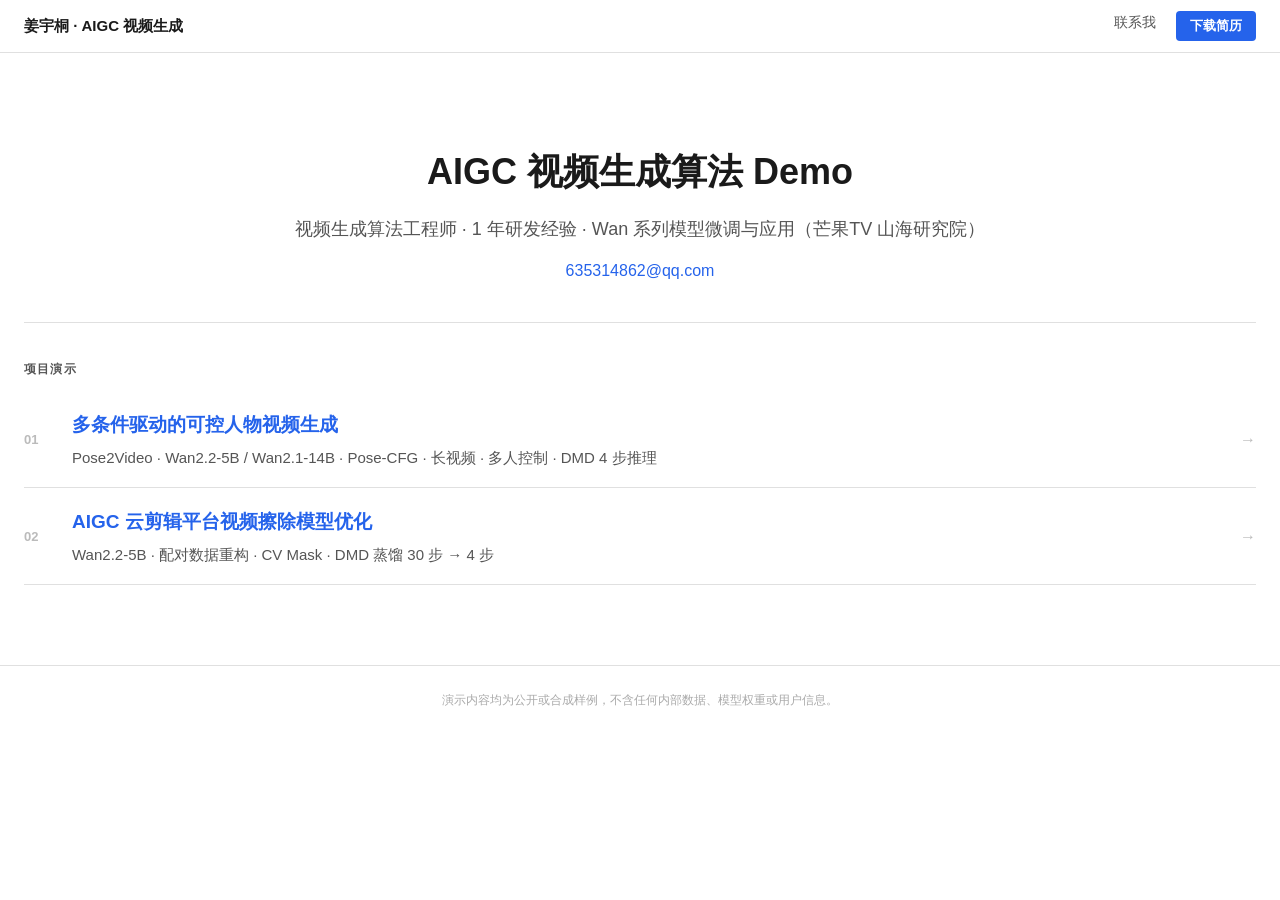
==== commit 870fb44f: "feat: rewrite project pages with slider comparison UI and add driven videos Replace basic video play" ====
--- a/index.html
+++ b/index.html
@@ -4,7 +4,6 @@
   <meta charset="UTF-8">
   <meta name="viewport" content="width=device-width, initial-scale=1.0">
   <title>姜宇桐 | AIGC 视频生成 Demo</title>
-  <meta name="description" content="AIGC 视频生成算法工程师姜宇桐的项目演示：可控人物视频生成、分布式训练框架、视频擦除优化。">
   <link rel="stylesheet" href="style.css">
 </head>
 <body>
@@ -39,17 +38,8 @@
       <span class="project-arrow">→</span>
     </a>
 
-    <a href="projects/training-framework.html" class="project-row">
+    <a href="projects/video-erasure.html" class="project-row">
       <span class="project-index">02</span>
-      <div class="project-info">
-        <h2>原生 PyTorch 分布式训练与蒸馏框架</h2>
-        <p>FSDP · 序列并行 · SFT / LoRA / DMD · 梯度检查点 · EMA · 断点续训</p>
-      </div>
-      <span class="project-arrow">→</span>
-    </a>
-
-    <a href="projects/video-erasure.html" class="project-row">
-      <span class="project-index">03</span>
       <div class="project-info">
         <h2>AIGC 云剪辑平台视频擦除模型优化</h2>
         <p>Wan2.2-5B · 配对数据重构 · CV Mask · DMD 蒸馏 30 步 → 4 步</p>
--- a/style.css
+++ b/style.css
@@ -1,203 +1,165 @@
-* {
-  box-sizing: border-box;
-  margin: 0;
-  padding: 0;
-}
+* { box-sizing: border-box; margin: 0; padding: 0; }
 
 :root {
-  --bg: #f0f2f6;
-  --panel: #ffffff;
-  --text: #1f2937;
-  --muted: #6b7280;
-  --border: #e5e7eb;
+  --text: #1a1a1a;
+  --muted: #555;
+  --border: #e0e0e0;
   --accent: #2563eb;
-  --accent-soft: #eff6ff;
-  --radius: 8px;
+  --bg: #ffffff;
+  --radius: 6px;
+  --max-w: 1800px;
 }
 
 html { scroll-behavior: smooth; }
 
 body {
-  font-family: -apple-system, BlinkMacSystemFont, "Segoe UI", "PingFang SC", "Microsoft YaHei", sans-serif;
+  font-family: "Segoe UI", -apple-system, BlinkMacSystemFont, "PingFang SC", "Microsoft YaHei", sans-serif;
   background: var(--bg);
   color: var(--text);
-  line-height: 1.65;
-}
-
-a { color: inherit; text-decoration: none; }
-
-/* ── App bar ── */
+  line-height: 1.7;
+  font-size: 17px;
+}
+
+a { color: var(--accent); text-decoration: none; }
+a:hover { text-decoration: underline; }
+
+/* ── Nav ── */
 .app-bar {
   position: sticky;
   top: 0;
   z-index: 100;
-  height: 52px;
-  background: var(--panel);
-  border-bottom: 1px solid var(--border);
-  display: flex;
-  align-items: center;
+  background: rgba(255,255,255,0.92);
+  backdrop-filter: blur(10px);
+  border-bottom: 1px solid var(--border);
 }
 
 .app-bar-inner {
-  max-width: 1100px;
-  width: 100%;
+  max-width: var(--max-w);
   margin: 0 auto;
   padding: 0 24px;
+  height: 52px;
   display: flex;
   align-items: center;
   justify-content: space-between;
-  gap: 16px;
 }
 
 .app-brand {
   font-size: 15px;
   font-weight: 700;
   color: var(--text);
+}
+
+.app-brand:hover { text-decoration: none; color: var(--accent); }
+
+.app-nav { display: flex; gap: 20px; }
+
+.nav-link {
+  font-size: 14px;
+  color: var(--muted);
   transition: color 0.15s;
 }
 
-.app-brand:hover { color: var(--accent); }
-
-.app-nav {
-  display: flex;
-  align-items: center;
-  gap: 4px;
-}
-
-.nav-link {
-  font-size: 13px;
-  color: var(--muted);
-  padding: 5px 10px;
-  border-radius: 6px;
-  transition: 0.15s;
-}
-
-.nav-link:hover { background: var(--bg); color: var(--text); }
+.nav-link:hover { color: var(--accent); text-decoration: none; }
 
 .btn-sm {
   display: inline-flex;
   align-items: center;
   height: 30px;
-  padding: 0 12px;
+  padding: 0 14px;
   font-size: 13px;
   font-weight: 600;
-  border-radius: 6px;
+  border-radius: 4px;
   background: var(--accent);
-  color: white;
-  transition: 0.15s;
-}
-
-.btn-sm:hover { background: #1d4ed8; }
-
-/* ── Main container ── */
+  color: #fff;
+  transition: opacity 0.15s;
+}
+
+.btn-sm:hover { opacity: 0.85; text-decoration: none; }
+
+/* ── Main ── */
 .app-main {
-  max-width: 1100px;
+  max-width: var(--max-w);
   margin: 0 auto;
-  padding: 28px 24px 64px;
-}
-
-/* ── Index: intro ── */
+  padding: 40px 24px 80px;
+}
+
+/* ── Index intro ── */
 .intro-block {
-  background: var(--panel);
-  border: 1px solid var(--border);
-  border-radius: var(--radius);
-  padding: 28px 32px;
-  margin-bottom: 20px;
+  text-align: center;
+  padding: 48px 0 36px;
+  border-bottom: 1px solid var(--border);
+  margin-bottom: 36px;
 }
 
 .intro-block h1 {
-  font-size: 26px;
-  font-weight: 700;
-  margin-bottom: 8px;
+  font-size: 36px;
+  font-weight: 700;
+  margin-bottom: 12px;
 }
 
 .intro-block .subtitle {
-  font-size: 15px;
+  font-size: 18px;
   color: var(--muted);
 }
 
 .intro-block .email-link {
   display: inline-block;
   margin-top: 12px;
-  font-size: 14px;
+  font-size: 16px;
   color: var(--accent);
 }
 
-.intro-block .email-link:hover { text-decoration: underline; }
-
-/* ── Index: project list ── */
+/* ── Index project list ── */
 .section-label {
   font-size: 12px;
   font-weight: 700;
-  text-transform: uppercase;
-  letter-spacing: 0.08em;
-  color: var(--muted);
-  margin-bottom: 12px;
-}
-
-.project-list {
-  display: flex;
-  flex-direction: column;
-  gap: 10px;
-}
+  letter-spacing: 0.1em;
+  text-transform: uppercase;
+  color: var(--muted);
+  margin-bottom: 14px;
+}
+
+.project-list { display: flex; flex-direction: column; gap: 2px; }
 
 .project-row {
   display: flex;
   align-items: center;
   gap: 20px;
-  background: var(--panel);
-  border: 1px solid var(--border);
-  border-radius: var(--radius);
-  padding: 18px 22px;
-  transition: border-color 0.15s, box-shadow 0.15s;
-}
-
-.project-row:hover {
-  border-color: var(--accent);
-  box-shadow: 0 0 0 3px var(--accent-soft);
-}
+  padding: 16px 0;
+  border-bottom: 1px solid var(--border);
+  transition: color 0.15s;
+}
+
+.project-row:hover { text-decoration: none; }
+.project-row:hover .project-info h2 { color: var(--accent); }
 
 .project-index {
-  font-size: 24px;
-  font-weight: 800;
-  color: var(--border);
-  min-width: 44px;
-  letter-spacing: -0.04em;
-  flex-shrink: 0;
-}
-
-.project-info { flex: 1; min-width: 0; }
+  font-size: 13px;
+  font-weight: 700;
+  color: #bbb;
+  min-width: 28px;
+}
+
+.project-info { flex: 1; }
 
 .project-info h2 {
-  font-size: 16px;
-  font-weight: 700;
+  font-size: 19px;
+  font-weight: 600;
   margin-bottom: 4px;
-}
-
-.project-info p {
-  font-size: 13px;
-  color: var(--muted);
-}
-
-.project-arrow {
-  color: var(--muted);
-  font-size: 16px;
-  flex-shrink: 0;
-  transition: transform 0.15s, color 0.15s;
-}
-
-.project-row:hover .project-arrow {
-  color: var(--accent);
-  transform: translateX(4px);
-}
-
-/* ── Project page header ── */
+  transition: color 0.15s;
+}
+
+.project-info p { font-size: 15px; color: var(--muted); }
+
+.project-arrow { color: #bbb; font-size: 16px; transition: transform 0.15s, color 0.15s; }
+.project-row:hover .project-arrow { color: var(--accent); transform: translateX(4px); }
+
+/* ── Page header ── */
 .page-header {
-  background: var(--panel);
-  border: 1px solid var(--border);
-  border-radius: var(--radius);
-  padding: 24px 28px;
-  margin-bottom: 20px;
+  text-align: center;
+  padding: 40px 0 32px;
+  border-bottom: 1px solid var(--border);
+  margin-bottom: 40px;
 }
 
 .breadcrumb {
@@ -206,212 +168,152 @@
   margin-bottom: 14px;
 }
 
-.breadcrumb a { color: var(--accent); }
-.breadcrumb a:hover { text-decoration: underline; }
-
 .page-header h1 {
-  font-size: 22px;
-  font-weight: 700;
+  font-size: 34px;
+  font-weight: 700;
+  line-height: 1.3;
+}
+
+/* ── Section ── */
+.section { margin-bottom: 48px; }
+
+.section-title {
+  font-size: 13px;
+  font-weight: 700;
+  text-transform: uppercase;
+  letter-spacing: 0.1em;
+  color: var(--muted);
+  margin-bottom: 20px;
+  padding-bottom: 8px;
+  border-bottom: 1px solid var(--border);
+}
+
+/* ── Demo block ── */
+.demo-block { margin-bottom: 40px; }
+
+.demo-block-title {
+  display: flex;
+  align-items: center;
+  justify-content: space-between;
+  margin-bottom: 14px;
+}
+
+.demo-block-title span {
+  font-size: 18px;
+  font-weight: 600;
+  color: var(--text);
+}
+
+/* Play button */
+.play-all-btn {
+  display: inline-flex;
+  align-items: center;
+  gap: 5px;
+  height: 28px;
+  padding: 0 12px;
+  font-size: 12px;
+  font-weight: 600;
+  border-radius: 4px;
+  border: 1px solid var(--accent);
+  cursor: pointer;
+  background: transparent;
+  color: var(--accent);
+  transition: 0.15s;
+}
+
+.play-all-btn:hover { background: var(--accent); color: #fff; }
+.play-all-btn.playing { background: var(--accent); color: #fff; }
+.play-all-btn.playing:hover { opacity: 0.8; }
+
+/* ── Video block body (erasure: 3-col equal) ── */
+.demo-block-body {
+  display: grid;
+  gap: 12px;
+}
+
+.demo-col-label {
+  font-size: 14px;
+  font-weight: 600;
+  color: var(--muted);
+  text-align: center;
   margin-bottom: 8px;
-  line-height: 1.35;
-}
-
-.page-header p {
-  font-size: 14px;
-  color: var(--muted);
-  max-width: 860px;
-}
-
-.tag-row {
-  display: flex;
-  flex-wrap: wrap;
-  gap: 6px;
-  margin-top: 14px;
-}
-
-.tag {
-  display: inline-flex;
-  align-items: center;
-  height: 24px;
-  padding: 0 9px;
-  border-radius: 4px;
-  font-size: 11px;
-  font-weight: 700;
-  background: var(--accent-soft);
-  color: var(--accent);
-}
-
-/* ── Sections ── */
-.section { margin-bottom: 20px; }
-
-.section-title {
-  font-size: 14px;
-  font-weight: 700;
-  color: var(--text);
-  margin-bottom: 12px;
-  padding-left: 10px;
-  border-left: 3px solid var(--accent);
-  line-height: 1;
-}
-
-/* ── Info panels ── */
-.panels {
-  display: grid;
-  grid-template-columns: repeat(2, 1fr);
-  gap: 12px;
-}
-
-.panel {
-  background: var(--panel);
-  border: 1px solid var(--border);
-  border-radius: var(--radius);
-  padding: 18px 20px;
-}
-
-.panel h3 {
-  font-size: 14px;
-  font-weight: 700;
-  margin-bottom: 8px;
-}
-
-.panel p {
-  font-size: 13px;
-  color: var(--muted);
-}
-
-.panel ul {
-  padding-left: 16px;
-  font-size: 13px;
-  color: var(--muted);
-}
-
-.panel li { margin-bottom: 4px; }
-
-/* ── Demo grid ── */
-.demo-grid {
-  display: grid;
-  grid-template-columns: repeat(2, 1fr);
-  gap: 12px;
-}
-
-.demo-grid.cols-3 { grid-template-columns: repeat(3, 1fr); }
-.demo-grid.cols-4 { grid-template-columns: repeat(4, 1fr); }
-
-.demo-card {
-  background: var(--panel);
-  border: 1px solid var(--border);
-  border-radius: var(--radius);
-  overflow: hidden;
-}
-
-.demo-card-title {
-  padding: 9px 14px;
-  font-size: 13px;
-  font-weight: 700;
-  border-bottom: 1px solid var(--border);
-  background: var(--bg);
-}
-
-.demo-card-video {
-  padding: 10px;
-}
-
-.demo-card-video video {
+  text-transform: uppercase;
+  letter-spacing: 0.05em;
+}
+
+.demo-col video {
   width: 100%;
   display: block;
-  border-radius: 4px;
-  background: #111827;
+  border-radius: var(--radius);
+  background: #111;
   aspect-ratio: 16/9;
 }
 
-.demo-card-desc {
-  padding: 8px 14px 12px;
-  font-size: 12px;
-  color: var(--muted);
-}
-
-/* ── Table ── */
-.table-wrap {
-  background: var(--panel);
-  border: 1px solid var(--border);
+/* ── Human video: ref row + av row ── */
+.demo-ref-row { margin-bottom: 12px; }
+
+.demo-ref-label {
+  font-size: 14px;
+  font-weight: 600;
+  color: var(--muted);
+  margin-bottom: 8px;
+  text-transform: uppercase;
+  letter-spacing: 0.05em;
+}
+
+.demo-ref-frames { display: flex; gap: 10px; }
+
+.demo-ref-frames img {
+  flex: 1;
+  min-width: 0;
+  display: block;
   border-radius: var(--radius);
-  overflow: hidden;
-}
-
-table {
+  background: #111;
+  object-fit: cover;
+  aspect-ratio: 3/4;
+}
+
+.demo-av-row {
+  display: grid;
+  grid-template-columns: 1fr 1fr;
+  gap: 12px;
+}
+
+.demo-av-label {
+  font-size: 14px;
+  font-weight: 600;
+  color: var(--muted);
+  text-align: center;
+  margin-bottom: 8px;
+  text-transform: uppercase;
+  letter-spacing: 0.05em;
+}
+
+.demo-av-col video {
   width: 100%;
-  border-collapse: collapse;
-  font-size: 13px;
-}
-
-th {
-  background: var(--bg);
-  padding: 10px 14px;
-  text-align: left;
-  font-weight: 700;
-  color: var(--text);
-  border-bottom: 1px solid var(--border);
-}
-
-td {
-  padding: 10px 14px;
-  border-bottom: 1px solid var(--border);
-  color: var(--muted);
-  vertical-align: top;
-}
-
-tr:last-child td { border-bottom: none; }
-
-/* ── Code block ── */
-.code-block {
-  background: var(--panel);
-  border: 1px solid var(--border);
+  display: block;
   border-radius: var(--radius);
-  overflow: hidden;
-}
-
-.code-block-header {
-  padding: 8px 14px;
-  font-size: 12px;
-  font-weight: 700;
-  background: var(--bg);
-  border-bottom: 1px solid var(--border);
-  color: var(--muted);
-}
-
-.code-block pre {
-  padding: 16px;
-  font-size: 13px;
-  font-family: Consolas, Monaco, "Courier New", monospace;
-  color: #1e293b;
-  overflow-x: auto;
-  white-space: pre;
-  line-height: 1.55;
-}
+  background: #111;
+  aspect-ratio: 16/9;
+}
+
+/* ── Divider between demos ── */
+.demo-block + .demo-block { padding-top: 32px; border-top: 1px solid var(--border); }
 
 /* ── Footer ── */
 .app-footer {
-  max-width: 1100px;
+  max-width: var(--max-w);
   margin: 0 auto;
-  padding: 20px 24px;
+  padding: 24px;
   border-top: 1px solid var(--border);
   text-align: center;
   font-size: 12px;
-  color: var(--muted);
+  color: #aaa;
 }
 
 /* ── Responsive ── */
 @media (max-width: 700px) {
-  .panels,
-  .demo-grid,
-  .demo-grid.cols-3,
-  .demo-grid.cols-4 {
-    grid-template-columns: 1fr;
-  }
-
-  .project-index { display: none; }
+  .demo-av-row { grid-template-columns: 1fr; }
+  .demo-ref-frames { flex-wrap: wrap; }
   .app-nav { display: none; }
-
-  .intro-block { padding: 20px; }
-  .intro-block h1 { font-size: 22px; }
-}
+}
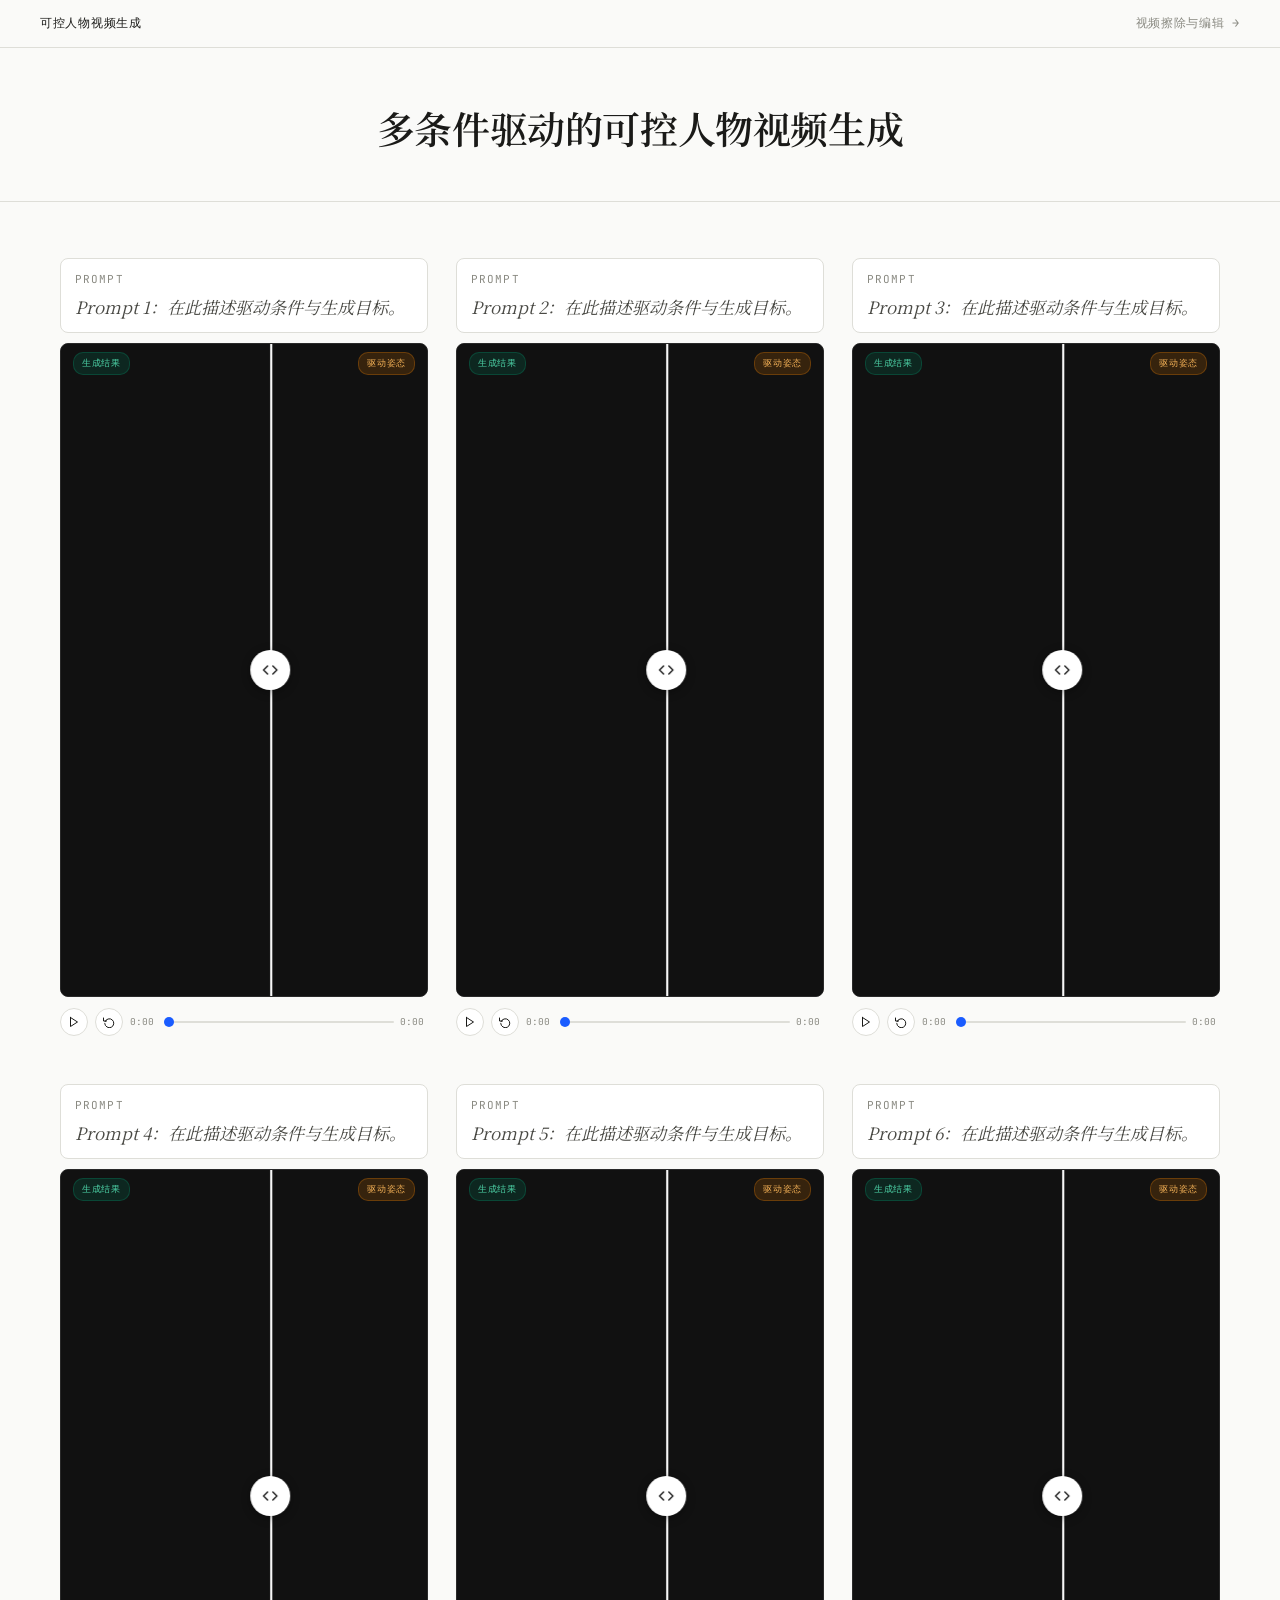
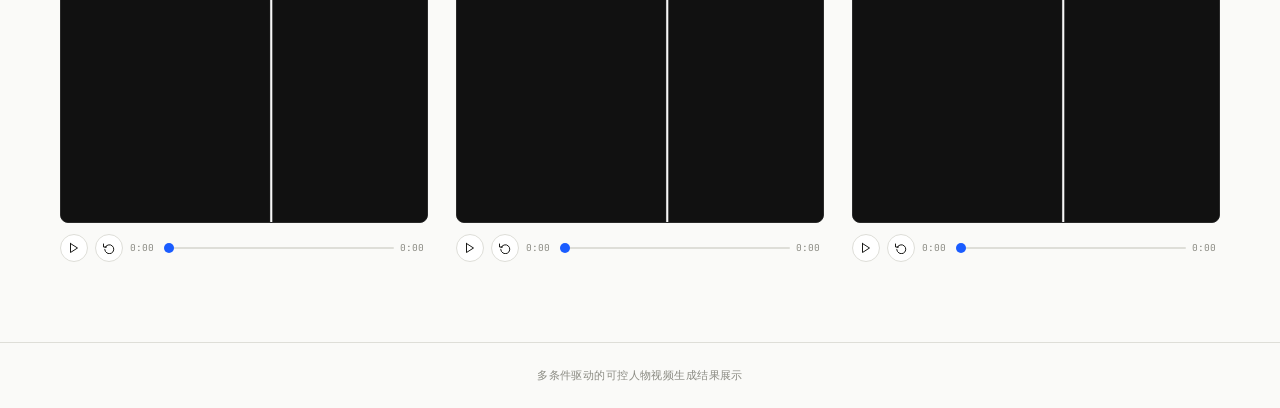
==== commit 0b7d1b9e: "refactor: index.html = driving task, erasure.html = erasure/editing task Remove landing page entirel" ====
--- a/index.html
+++ b/index.html
@@ -1,58 +1,312 @@
 <!DOCTYPE html>
 <html lang="zh-CN">
 <head>
-  <meta charset="UTF-8">
-  <meta name="viewport" content="width=device-width, initial-scale=1.0">
-  <title>姜宇桐 | AIGC 视频生成 Demo</title>
-  <link rel="stylesheet" href="style.css">
+<meta charset="UTF-8">
+<meta name="viewport" content="width=device-width, initial-scale=1.0">
+<title>多条件驱动的可控人物视频生成</title>
+<link rel="preconnect" href="https://fonts.googleapis.com">
+<link rel="preconnect" href="https://fonts.gstatic.com" crossorigin>
+<link href="https://fonts.googleapis.com/css2?family=Noto+Serif+SC:wght@400;600&family=JetBrains+Mono:wght@400;500&display=swap" rel="stylesheet">
+<style>
+*,*::before,*::after{box-sizing:border-box;margin:0;padding:0}
+:root{
+  --bg:#fafaf8;--text:#1a1a18;--text-sub:#4a4a45;--text-dim:#8a8a82;
+  --border:#deded8;--accent:#1a5cff;--surface:#f0f0ec;--handle-size:40px;
+}
+html{scroll-behavior:smooth}
+body{background:var(--bg);color:var(--text);font-family:'Noto Serif SC',Georgia,serif;font-size:16px;line-height:1.7;min-height:100vh;}
+
+.nav-bar{
+  position:sticky;top:0;z-index:100;
+  background:rgba(250,250,248,0.92);backdrop-filter:blur(10px);
+  border-bottom:1px solid var(--border);
+  padding:0 40px;height:48px;
+  display:flex;align-items:center;justify-content:space-between;
+}
+.nav-current{font-family:'JetBrains Mono',monospace;font-size:12px;letter-spacing:0.06em;color:var(--text);}
+.nav-link{
+  font-family:'JetBrains Mono',monospace;font-size:12px;letter-spacing:0.06em;
+  color:var(--text-dim);text-decoration:none;transition:color .15s;
+}
+.nav-link:hover{color:var(--accent);}
+
+.page-header{border-bottom:1px solid var(--border);padding:48px 48px 40px;text-align:center;}
+h1{font-family:'Noto Serif SC',serif;font-size:clamp(22px,3.6vw,38px);font-weight:600;letter-spacing:-0.01em;color:var(--text);}
+
+main{max-width:1240px;margin:0 auto;padding:56px 40px 80px;}
+.video-grid{display:grid;grid-template-columns:repeat(3,1fr);gap:48px 28px;}
+@media(max-width:960px){.video-grid{grid-template-columns:repeat(2,1fr)}}
+@media(max-width:580px){.video-grid{grid-template-columns:1fr}}
+
+.video-card{display:flex;flex-direction:column;gap:10px;}
+
+.prompt-box{
+  background:#fff;border:1px solid var(--border);border-radius:8px;
+  padding:12px 14px;font-size:17px;color:var(--text-sub);line-height:1.6;
+  font-style:italic;font-family:'Noto Serif SC',Georgia,serif;min-height:66px;
+}
+.prompt-box::before{
+  content:'Prompt';display:block;
+  font-family:'JetBrains Mono',monospace;font-size:11px;
+  letter-spacing:0.1em;text-transform:uppercase;
+  color:var(--text-dim);font-style:normal;margin-bottom:5px;
+}
+
+.viewer-wrap{
+  position:relative;border-radius:8px;overflow:hidden;
+  background:#111;aspect-ratio:9/16;user-select:none;border:1px solid #2a2a2a;
+  will-change:transform;
+}
+.comp-canvas{position:absolute;inset:0;width:100%;height:100%;display:block;image-rendering:auto;}
+.c-divider{
+  position:absolute;top:0;bottom:0;left:0;width:1.5px;
+  background:rgba(255,255,255,0.85);transform:translateX(0px);
+  pointer-events:none;z-index:10;will-change:transform;
+}
+.c-handle{
+  position:absolute;top:50%;left:0;transform:translate3d(0px,-50%,0);
+  width:var(--handle-size);height:var(--handle-size);
+  border-radius:50%;background:#fff;
+  display:flex;align-items:center;justify-content:center;
+  z-index:11;pointer-events:none;
+  box-shadow:0 2px 10px rgba(0,0,0,0.35);will-change:transform;
+  margin-left:calc(var(--handle-size) / -2);
+}
+.c-handle svg{width:16px;height:16px;stroke:#222;fill:none;stroke-width:2.2;stroke-linecap:round;stroke-linejoin:round}
+.vlabel{
+  position:absolute;top:8px;font-family:'JetBrains Mono',monospace;
+  font-size:9px;letter-spacing:0.08em;text-transform:uppercase;
+  padding:3px 8px;border-radius:10px;pointer-events:none;z-index:8;
+}
+.vlabel-gen  {left:12px;background:rgba(0,145,106,0.18);color:rgba(80,220,175,0.95);border:1px solid rgba(0,145,106,0.3);}
+.vlabel-drive{right:12px;background:rgba(224,123,0,0.18);color:rgba(255,185,90,0.95);border:1px solid rgba(224,123,0,0.3);}
+
+.ctrl-bar{display:flex;align-items:center;gap:7px;}
+.c-btn{
+  width:28px;height:28px;border-radius:50%;
+  border:1px solid var(--border);background:#fff;color:var(--text);
+  display:flex;align-items:center;justify-content:center;
+  cursor:pointer;flex-shrink:0;transition:border-color .15s,background .15s;
+}
+.c-btn:hover{border-color:#aaa;background:var(--surface)}
+.c-btn svg{width:12px;height:12px;stroke:currentColor;fill:none;stroke-width:2;stroke-linecap:round;stroke-linejoin:round}
+.c-progress{flex:1;display:flex;align-items:center;gap:6px;}
+.c-time{font-family:'JetBrains Mono',monospace;font-size:9.5px;color:var(--text-dim);min-width:28px;}
+input[type="range"].c-seek{
+  flex:1;-webkit-appearance:none;appearance:none;height:2px;border-radius:2px;
+  background:var(--border);outline:none;cursor:pointer;
+  background-image:linear-gradient(var(--accent),var(--accent));
+  background-size:0% 100%;background-repeat:no-repeat;
+}
+input[type="range"].c-seek::-webkit-slider-thumb{-webkit-appearance:none;width:10px;height:10px;border-radius:50%;background:var(--accent);cursor:pointer;}
+input[type="range"].c-seek::-moz-range-thumb{width:10px;height:10px;border-radius:50%;background:var(--accent);border:none;}
+
+footer{border-top:1px solid var(--border);padding:24px 48px;text-align:center;font-family:'JetBrains Mono',monospace;font-size:10.5px;color:var(--text-dim);letter-spacing:0.04em;}
+</style>
 </head>
 <body>
 
-<div class="app-bar">
-  <div class="app-bar-inner">
-    <span class="app-brand">姜宇桐 · AIGC 视频生成</span>
-    <div class="app-nav">
-      <a href="mailto:635314862@qq.com" class="nav-link">联系我</a>
-      <a href="assets/resume/姜宇桐-芒果TV-无照片.pdf" download class="btn-sm">下载简历</a>
-    </div>
-  </div>
+<nav class="nav-bar">
+  <span class="nav-current">可控人物视频生成</span>
+  <a class="nav-link" href="erasure.html">视频擦除与编辑 →</a>
+</nav>
+
+<div class="page-header">
+  <h1>多条件驱动的可控人物视频生成</h1>
 </div>
-
-<main class="app-main">
-
-  <div class="intro-block">
-    <h1>AIGC 视频生成算法 Demo</h1>
-    <p class="subtitle">视频生成算法工程师 · 1 年研发经验 · Wan 系列模型微调与应用（芒果TV 山海研究院）</p>
-    <a class="email-link" href="mailto:635314862@qq.com">635314862@qq.com</a>
-  </div>
-
-  <p class="section-label">项目演示</p>
-
-  <div class="project-list">
-    <a href="projects/human-video.html" class="project-row">
-      <span class="project-index">01</span>
-      <div class="project-info">
-        <h2>多条件驱动的可控人物视频生成</h2>
-        <p>Pose2Video · Wan2.2-5B / Wan2.1-14B · Pose-CFG · 长视频 · 多人控制 · DMD 4 步推理</p>
-      </div>
-      <span class="project-arrow">→</span>
-    </a>
-
-    <a href="projects/video-erasure.html" class="project-row">
-      <span class="project-index">02</span>
-      <div class="project-info">
-        <h2>AIGC 云剪辑平台视频擦除模型优化</h2>
-        <p>Wan2.2-5B · 配对数据重构 · CV Mask · DMD 蒸馏 30 步 → 4 步</p>
-      </div>
-      <span class="project-arrow">→</span>
-    </a>
-  </div>
-
+<main>
+  <div class="video-grid" id="video-grid"></div>
 </main>
-
-<footer class="app-footer">
-  演示内容均为公开或合成样例，不含任何内部数据、模型权重或用户信息。
-</footer>
-
+<footer>多条件驱动的可控人物视频生成结果展示</footer>
+
+<script>
+const DATA = [
+  {
+    prompt: "Prompt 1：在此描述驱动条件与生成目标。",
+    drive:  "assets/videos/driven/driven5/drive.mp4",
+    output: "assets/videos/driven/driven5/output.mp4",
+  },
+  {
+    prompt: "Prompt 2：在此描述驱动条件与生成目标。",
+    drive:  "assets/videos/driven/driven6/drive.mp4",
+    output: "assets/videos/driven/driven6/output.mp4",
+  },
+  {
+    prompt: "Prompt 3：在此描述驱动条件与生成目标。",
+    drive:  "assets/videos/driven/driven7/drive.mp4",
+    output: "assets/videos/driven/driven7/output.mp4",
+  },
+  {
+    prompt: "Prompt 4：在此描述驱动条件与生成目标。",
+    drive:  "assets/videos/driven/driven4/drive.mp4",
+    output: "assets/videos/driven/driven4/output.mp4",
+  },
+  {
+    prompt: "Prompt 5：在此描述驱动条件与生成目标。",
+    drive:  "assets/videos/driven/driven3/drive.mp4",
+    output: "assets/videos/driven/driven3/output.mp4",
+  },
+  {
+    prompt: "Prompt 6：在此描述驱动条件与生成目标。",
+    drive:  "assets/videos/driven/driven1/drive.mp4",
+    output: "assets/videos/driven/driven1/output.mp4",
+  },
+];
+
+const ICONS = {
+  play:    '<svg viewBox="0 0 24 24"><polygon points="5 3 19 12 5 21 5 3"/></svg>',
+  pause:   '<svg viewBox="0 0 24 24"><rect x="6" y="4" width="4" height="16"/><rect x="14" y="4" width="4" height="16"/></svg>',
+  restart: '<svg viewBox="0 0 24 24"><polyline points="1 4 1 10 7 10"/><path d="M3.51 15a9 9 0 1 0 .49-3.5"/></svg>',
+};
+
+const HAS_RVFC = 'requestVideoFrameCallback' in HTMLVideoElement.prototype;
+
+function el(tag, cls) {
+  const e = document.createElement(tag);
+  if (cls) cls.trim().split(/\s+/).forEach(c => e.classList.add(c));
+  return e;
+}
+function fmt(t) {
+  return Math.floor(t / 60) + ':' + String(Math.floor(t % 60)).padStart(2, '0');
+}
+
+document.getElementById('video-grid').append(...DATA.map(buildCard));
+
+function buildCard(data) {
+  const card = el('div', 'video-card');
+
+  const pb = el('div', 'prompt-box');
+  pb.textContent = data.prompt;
+  card.appendChild(pb);
+
+  const wrap = el('div', 'viewer-wrap');
+
+  const vdrive = document.createElement('video');
+  const vout   = document.createElement('video');
+  [vdrive, vout].forEach((v, i) => {
+    v.src = i === 0 ? data.drive : data.output;
+    v.preload = 'auto'; v.playsInline = true; v.muted = true; v.loop = true;
+    v.style.cssText = 'position:absolute;width:1px;height:1px;opacity:0;pointer-events:none;';
+    wrap.appendChild(v);
+  });
+
+  const canvas = el('canvas', 'comp-canvas');
+  const ctx = canvas.getContext('2d', { alpha: false, desynchronized: true });
+  wrap.appendChild(canvas);
+
+  const divider = el('div', 'c-divider');
+  const handle  = el('div', 'c-handle');
+  handle.innerHTML = '<svg viewBox="0 0 24 24" fill="none" stroke="#333" stroke-width="2.2" stroke-linecap="round"><polyline points="8 18 2 12 8 6"/><polyline points="16 6 22 12 16 18"/></svg>';
+  const lDrive = el('span', 'vlabel vlabel-drive'); lDrive.textContent = '驱动姿态';
+  const lGen   = el('span', 'vlabel vlabel-gen');   lGen.textContent   = '生成结果';
+  wrap.append(divider, handle, lDrive, lGen);
+  card.appendChild(wrap);
+
+  const bar   = el('div', 'ctrl-bar');
+  const btnPl = el('button', 'c-btn'); btnPl.innerHTML = ICONS.play;
+  const btnRe = el('button', 'c-btn'); btnRe.innerHTML = ICONS.restart;
+  const prog  = el('div', 'c-progress');
+  const tCur  = el('span', 'c-time'); tCur.textContent = '0:00';
+  const seek  = document.createElement('input');
+  seek.type = 'range'; seek.className = 'c-seek';
+  seek.min = 0; seek.max = 100; seek.value = 0; seek.step = 0.01;
+  const tDur = el('span', 'c-time'); tDur.textContent = '0:00';
+  prog.append(tCur, seek, tDur);
+  bar.append(btnPl, btnRe, prog);
+  card.appendChild(bar);
+
+  let splitFrac = 0, splitPx = 0, rafId = null, rvfcId = null, lastDrawT = -1;
+  let driveReady = false, outReady = false, autoStarted = false;
+
+  const ro = new ResizeObserver(() => {
+    const w = wrap.offsetWidth, h = wrap.offsetHeight;
+    canvas.width  = Math.round(w * devicePixelRatio);
+    canvas.height = Math.round(h * devicePixelRatio);
+    ctx.scale(devicePixelRatio, devicePixelRatio);
+    splitPx = splitFrac * w;
+    updateDividerDOM(splitPx);
+    drawFrame();
+  });
+  ro.observe(wrap);
+
+  function drawFrame() {
+    const W = wrap.offsetWidth, H = wrap.offsetHeight;
+    if (!W || !H) return;
+    const vW = vout.videoWidth || W, vH = vout.videoHeight || H;
+    const scale = Math.min(W / vW, H / vH);
+    const r = { x:(W-vW*scale)/2, y:(H-vH*scale)/2, w:vW*scale, h:vH*scale };
+    const sx = splitPx;
+    ctx.fillStyle = '#111'; ctx.fillRect(0, 0, W, H);
+    ctx.save(); ctx.beginPath(); ctx.rect(sx, 0, W-sx, H); ctx.clip();
+    if (driveReady) ctx.drawImage(vdrive, r.x, r.y, r.w, r.h); ctx.restore();
+    ctx.save(); ctx.beginPath(); ctx.rect(0, 0, sx, H); ctx.clip();
+    if (outReady) ctx.drawImage(vout, r.x, r.y, r.w, r.h); ctx.restore();
+    ctx.strokeStyle = 'rgba(255,255,255,0.85)'; ctx.lineWidth = 1.5;
+    ctx.beginPath(); ctx.moveTo(sx, 0); ctx.lineTo(sx, H); ctx.stroke();
+  }
+
+  function updateDividerDOM(px) {
+    divider.style.transform = `translateX(${px}px)`;
+    handle.style.transform  = `translate3d(${px}px,-50%,0)`;
+  }
+
+  function applyProgress(t, dur) {
+    seek.value = t; seek.style.backgroundSize = (dur > 0 ? t / dur * 100 : 0) + '% 100%';
+    tCur.textContent = fmt(t);
+  }
+
+  let sweepRafId = null;
+  function sweepTick(now) {
+    const frac = 0.5 + 0.3 * Math.sin(now / 5000 * 2 * Math.PI);
+    splitFrac = frac; splitPx = frac * wrap.offsetWidth;
+    updateDividerDOM(splitPx); drawFrame();
+    sweepRafId = requestAnimationFrame(sweepTick);
+  }
+  sweepRafId = requestAnimationFrame(sweepTick);
+
+  function onVideoFrame(_now, meta) {
+    if (meta.mediaTime !== lastDrawT) { lastDrawT = meta.mediaTime; applyProgress(meta.mediaTime, vdrive.duration || 1); }
+    if (!vdrive.paused && !vdrive.ended) rvfcId = vdrive.requestVideoFrameCallback(onVideoFrame);
+  }
+  function rafTick() {
+    applyProgress(vdrive.currentTime, vdrive.duration || 1);
+    if (!vdrive.paused && !vdrive.ended) rafId = requestAnimationFrame(rafTick);
+  }
+  function startLoop() {
+    if (HAS_RVFC) { if (rvfcId) vdrive.cancelVideoFrameCallback(rvfcId); rvfcId = vdrive.requestVideoFrameCallback(onVideoFrame); }
+    else { cancelAnimationFrame(rafId); rafId = requestAnimationFrame(rafTick); }
+  }
+  function play() {
+    if (Math.abs(vdrive.currentTime - vout.currentTime) > 0.1) vout.currentTime = vdrive.currentTime;
+    Promise.all([vdrive.play(), vout.play()]).then(() => { btnPl.innerHTML = ICONS.pause; startLoop(); }).catch(() => {});
+  }
+  function pause() {
+    vdrive.pause(); vout.pause(); btnPl.innerHTML = ICONS.play;
+    if (HAS_RVFC) { if (rvfcId) { vdrive.cancelVideoFrameCallback(rvfcId); rvfcId = null; } }
+    else { cancelAnimationFrame(rafId); rafId = null; }
+    drawFrame();
+  }
+
+  btnPl.addEventListener('click', () => vdrive.paused ? play() : pause());
+  btnRe.addEventListener('click', () => { vdrive.currentTime = 0; vout.currentTime = 0; applyProgress(0, vdrive.duration || 1); drawFrame(); play(); });
+  vdrive.addEventListener('ended', () => { btnPl.innerHTML = ICONS.play; cancelAnimationFrame(rafId); rafId = null; if (rvfcId) { vdrive.cancelVideoFrameCallback(rvfcId); rvfcId = null; } });
+
+  seek.addEventListener('input', () => {
+    const t = parseFloat(seek.value), dur = vdrive.duration || 1;
+    vdrive.currentTime = t; vout.currentTime = t; applyProgress(t, dur); drawFrame();
+  });
+  seek.addEventListener('pointerup', () => {
+    if (!vdrive.paused) Promise.all([vdrive.play(), vout.play()]).then(startLoop).catch(() => {});
+  });
+
+  vdrive.addEventListener('loadedmetadata', () => { seek.max = vdrive.duration; tDur.textContent = fmt(vdrive.duration); applyProgress(0, vdrive.duration); drawFrame(); });
+
+  function tryAutoPlay() { if (driveReady && outReady && !autoStarted) { autoStarted = true; play(); } }
+  vdrive.addEventListener('canplay', () => { driveReady = true; drawFrame(); tryAutoPlay(); });
+  vout.addEventListener('canplay',   () => { outReady   = true; drawFrame(); tryAutoPlay(); });
+
+  return card;
+}
+</script>
 </body>
 </html>
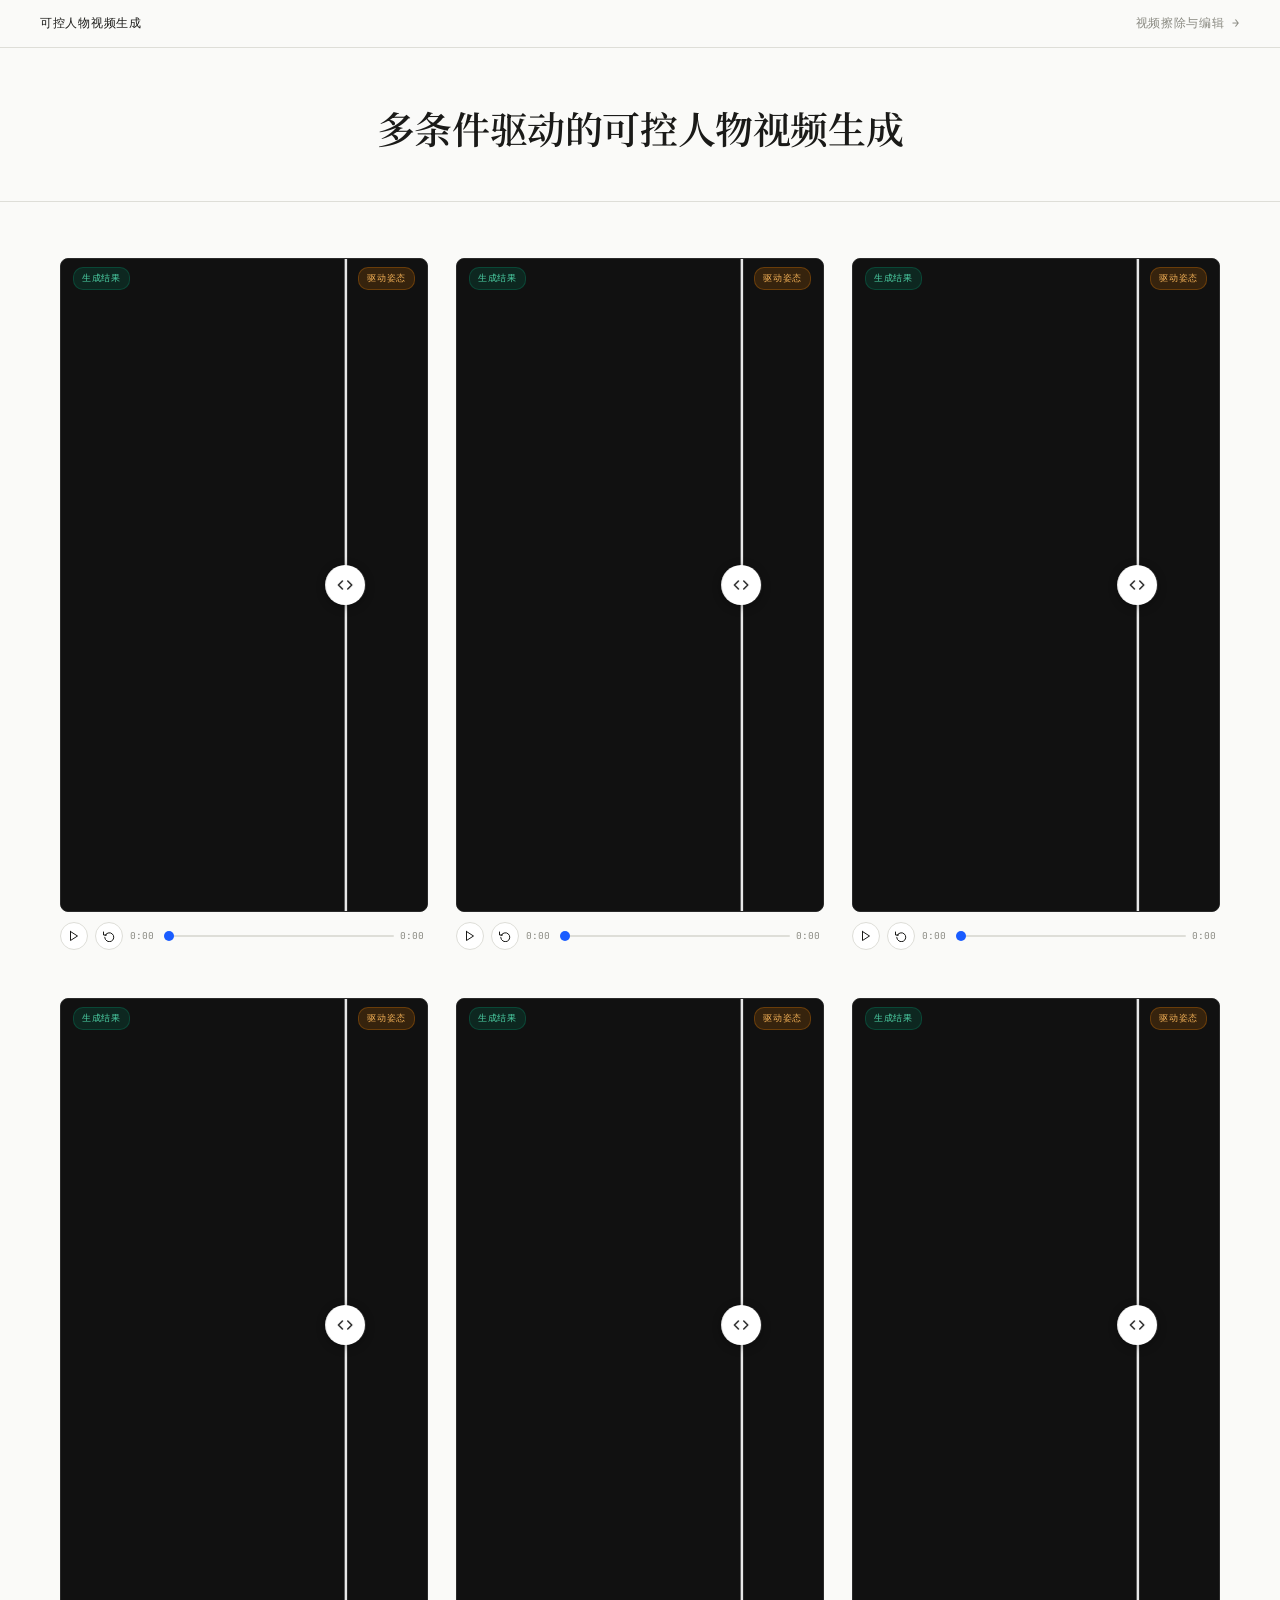
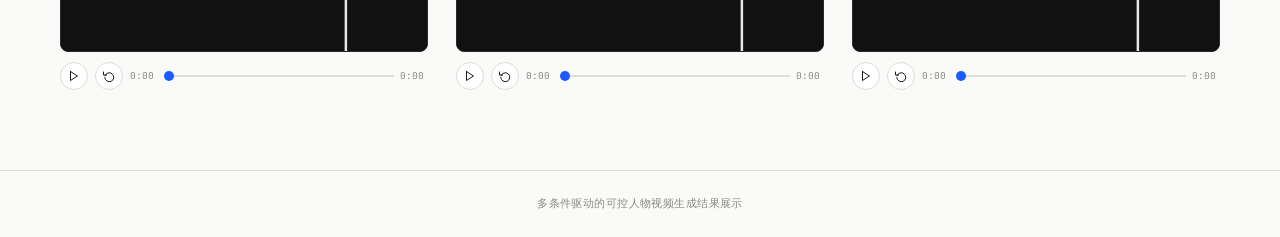
==== commit 53c0f5fc: "feat: version 0630" ====
--- a/index.html
+++ b/index.html
@@ -40,18 +40,6 @@
 
 .video-card{display:flex;flex-direction:column;gap:10px;}
 
-.prompt-box{
-  background:#fff;border:1px solid var(--border);border-radius:8px;
-  padding:12px 14px;font-size:17px;color:var(--text-sub);line-height:1.6;
-  font-style:italic;font-family:'Noto Serif SC',Georgia,serif;min-height:66px;
-}
-.prompt-box::before{
-  content:'Prompt';display:block;
-  font-family:'JetBrains Mono',monospace;font-size:11px;
-  letter-spacing:0.1em;text-transform:uppercase;
-  color:var(--text-dim);font-style:normal;margin-bottom:5px;
-}
-
 .viewer-wrap{
   position:relative;border-radius:8px;overflow:hidden;
   background:#111;aspect-ratio:9/16;user-select:none;border:1px solid #2a2a2a;
@@ -122,32 +110,26 @@
 <script>
 const DATA = [
   {
-    prompt: "Prompt 1：在此描述驱动条件与生成目标。",
     drive:  "assets/videos/driven/driven5/drive.mp4",
     output: "assets/videos/driven/driven5/output.mp4",
   },
   {
-    prompt: "Prompt 2：在此描述驱动条件与生成目标。",
     drive:  "assets/videos/driven/driven6/drive.mp4",
     output: "assets/videos/driven/driven6/output.mp4",
   },
   {
-    prompt: "Prompt 3：在此描述驱动条件与生成目标。",
     drive:  "assets/videos/driven/driven7/drive.mp4",
     output: "assets/videos/driven/driven7/output.mp4",
   },
   {
-    prompt: "Prompt 4：在此描述驱动条件与生成目标。",
     drive:  "assets/videos/driven/driven4/drive.mp4",
     output: "assets/videos/driven/driven4/output.mp4",
   },
   {
-    prompt: "Prompt 5：在此描述驱动条件与生成目标。",
     drive:  "assets/videos/driven/driven3/drive.mp4",
     output: "assets/videos/driven/driven3/output.mp4",
   },
   {
-    prompt: "Prompt 6：在此描述驱动条件与生成目标。",
     drive:  "assets/videos/driven/driven1/drive.mp4",
     output: "assets/videos/driven/driven1/output.mp4",
   },
@@ -174,10 +156,6 @@
 
 function buildCard(data) {
   const card = el('div', 'video-card');
-
-  const pb = el('div', 'prompt-box');
-  pb.textContent = data.prompt;
-  card.appendChild(pb);
 
   const wrap = el('div', 'viewer-wrap');
 
